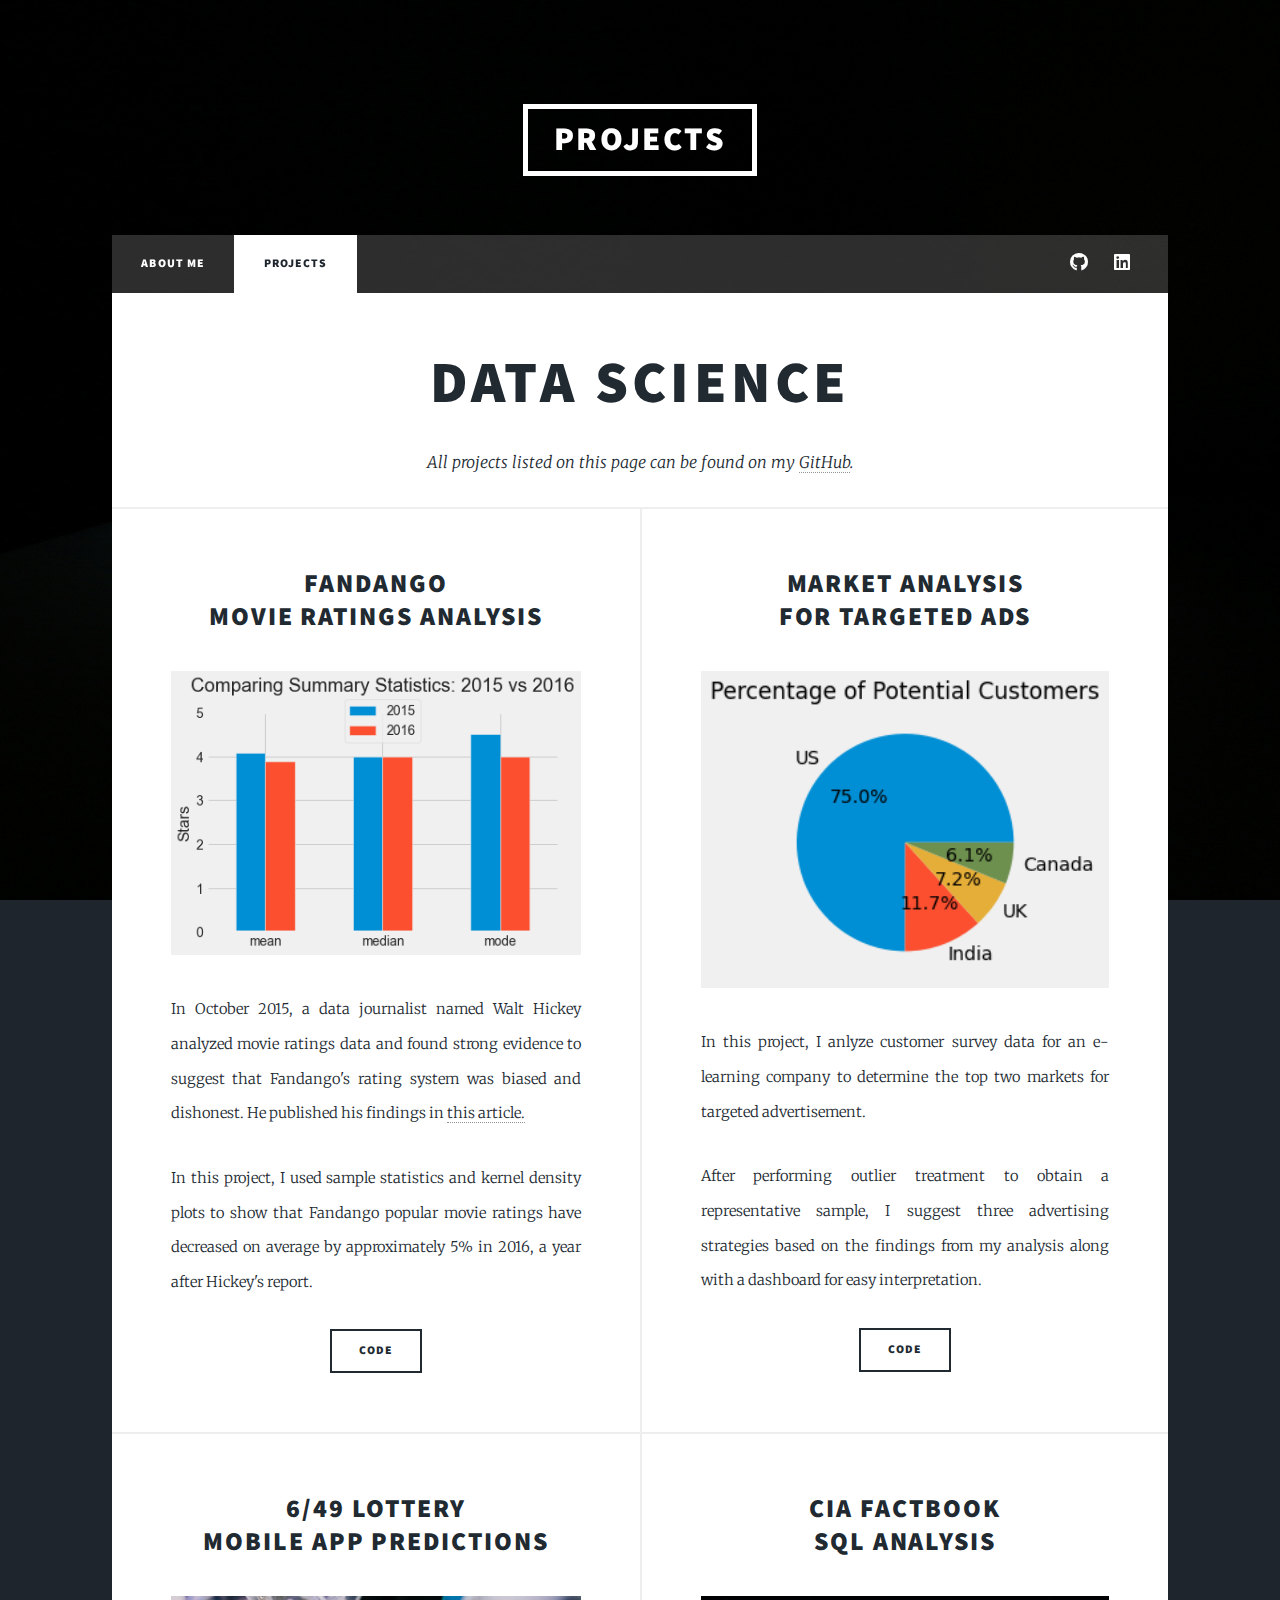
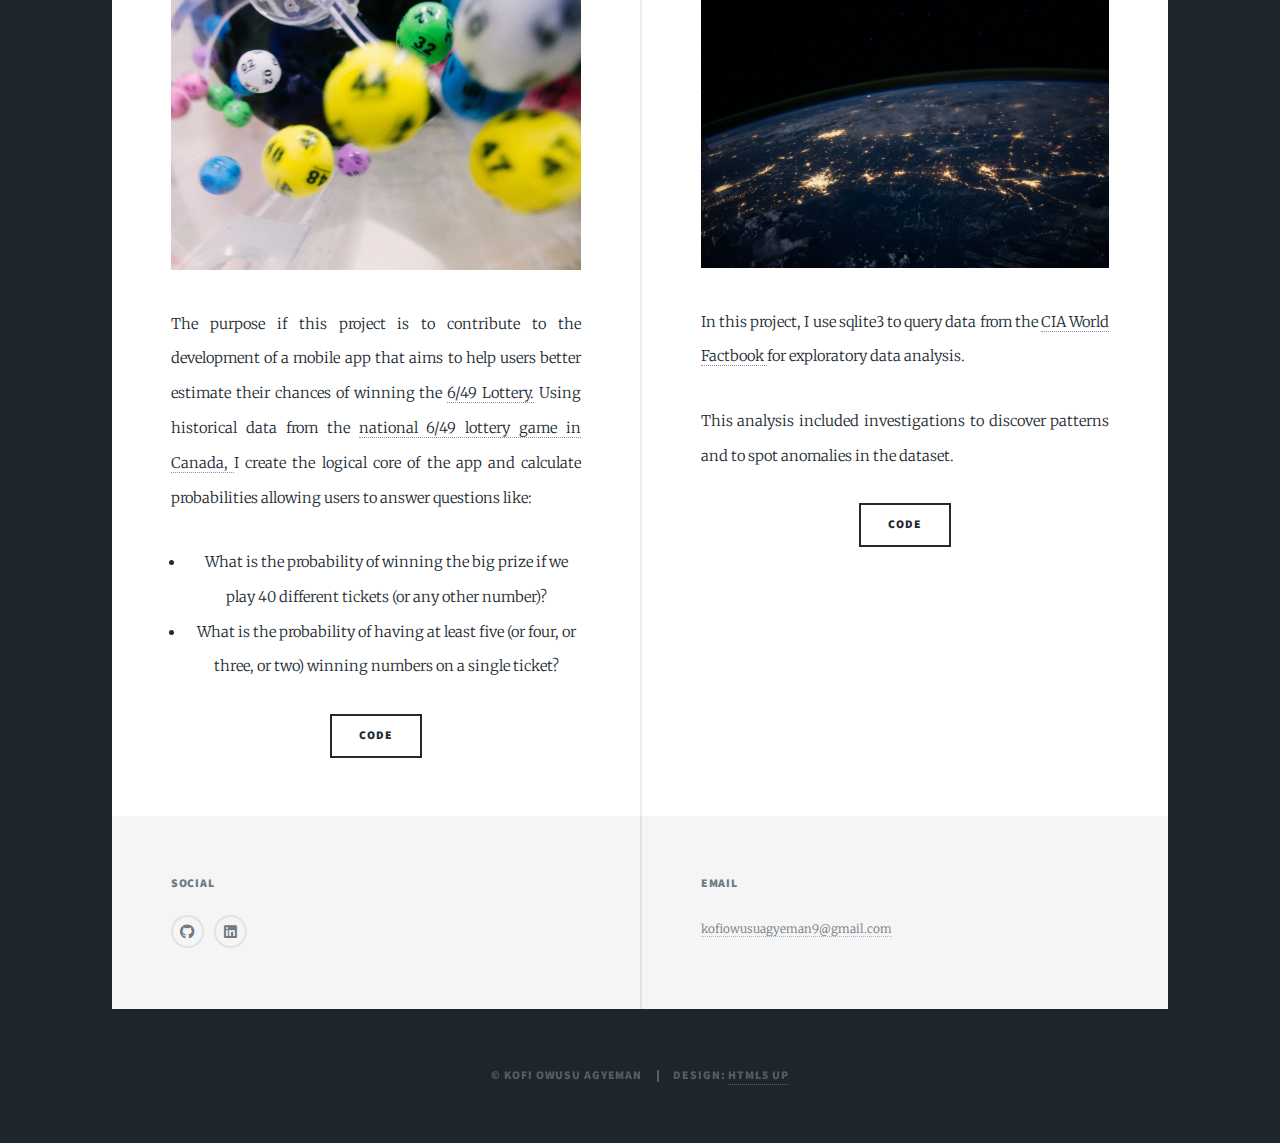
==== index.html @ 1d978a30 "Add files via upload" ====
<!DOCTYPE HTML>
<!--
	Massively by HTML5 UP
	html5up.net | @ajlkn
	Free for personal and commercial use under the CCA 3.0 license (html5up.net/license)
-->
<html>
	<head>
		<title>Kofi Owusu Agyeman - Virtual Portfolio</title>
		<meta charset="utf-8" />
		<meta name="viewport" content="width=device-width, initial-scale=1, user-scalable=no" />
		<link rel="stylesheet" href="assets/css/main.css" />
		<noscript><link rel="stylesheet" href="assets/css/noscript.css" /></noscript>
	</head>
	<body class="is-preload">

		<!-- Wrapper -->
			<div id="wrapper" class="fade-in">

				<!-- Header -->
					<header id="header">
						<a href="index.html" class="logo">Projects</a>
					</header>

				<!-- Nav -->
					<nav id="nav">
						<ul class="links">
							<li><a href="about.html">About Me</a></li>
							<li class="active"><a href="index.html">Projects</a></li>
						</ul>
						<ul class="icons">
							<li><a href="https://github.com/kowusuagy" target="_blank" class="icon brands alt fa-github"><span class="label">GitHub</span></a></li>
							<li><a href="https://www.linkedin.com/in/kofiowusuagyeman" target="_blank" class="icon brands alt fa-linkedin"><span class="label">LinkedIn</span></a></li>
						</ul>
					</nav>

				<!-- Main -->
					<div id="main">

						<!-- Featured Post -->
							<header class="major">
								<h1>Data Science</h1>
								<p>All projects listed on this page can be found on my <a href="https://github.com/kowusuagy">GitHub</a>.</p>
							</header>

						<!-- Posts -->
							<section class="posts">
								<article>
									<header>
										<h2>Fandango<br />
											Movie Ratings Analysis</h2>
									</header>
									<img src="images/fandango.png" alt="While the median is the same for both distributions, 
										the mean and mode are higher in 2015 (approximately. 5% and 11% respectively relative to 2016." class="image fit"/>
									<p>
										In October 2015, a data journalist named Walt Hickey analyzed movie ratings data and found strong evidence 
										to suggest that Fandango's rating system was biased and dishonest. He published his findings in 
										<a href="https://fivethirtyeight.com/features/fandango-movies-ratings/" target="_blank">this article.</a>
									</p>
									<p>
										In this project, I used sample statistics and kernel density plots to show that Fandango popular movie ratings 
										have decreased on average by approximately 5% in 2016, a year after Hickey's report.
									</p>
									<ul class="actions special">
										<li><a href="#" class="button">Code</a></li>
									</ul>
								</article>
								<article>
									<header>
										<h2>Market Analysis <br />
											for Targeted Ads</h2>
									</header>
									<img src="images/customers.png" alt="US has the largest percentage of new users. India has almost twice as more new users as 
									Canada does. It is unclear which is the second best country to advertise in." class="image fit"/>
									<p>
										In this project, I anlyze customer survey data for an e-learning company to determine the top two markets for targeted advertisement.
									</p>
									<p>
										After performing outlier treatment to obtain a representative sample, I suggest three advertising strategies based on the findings from my 
										analysis along with a dashboard for easy interpretation.
									</p>
									<ul class="actions special">
										<li><a href="#" class="button">Code</a></li>
									</ul>
								</article>
								<article>
									<header>
										<h2>6/49 Lottery <br />
											Mobile App Predictions</h2>
									</header>
									<img src="images/dylan-nolte-RSsqjpezn6o-unsplash.jpg" alt="Assorted colors of lottery balls" class="image fit"/>
									<p>
										The purpose if this project is to contribute to the development of a mobile app that aims to help users better estimate their chances of 
										winning the <a href="https://en.wikipedia.org/wiki/Lotto_6/49" target="_blank">6/49 Lottery.</a>
										Using historical data from the <a href="https://www.kaggle.com/datascienceai/lottery-dataset" target="_blank">national 6/49 lottery game in 
										Canada, </a>I create the logical core of the app and calculate probabilities allowing users to answer questions like:
									</p>
									<ul>
										<li>What is the probability of winning the big prize if we play 40 different tickets (or any other number)?</li>
										<li>What is the probability of having at least five (or four, or three, or two) winning numbers on a single ticket?</li>
									</ul>
									<ul class="actions special">
										<li><a href="#" class="button">Code</a></li>
									</ul>
								</article>
								<article>
									<header>
										<h2>CIA Factbook<br />
											SQL Analysis</h2>
									</header>
									<img src="images/nasa-Q1p7bh3SHj8-unsplash.jpg" alt="Satelite photo of Earth taken from space." class="image fit"/></a>
									<p>
										In this project, I use sqlite3 to query data from the <a href="https://www.cia.gov/library/publications/the-world-factbook/" target="_blank">CIA World Factbook </a>
										for exploratory data analysis.
									</p>
									<p>
										This analysis included investigations to discover patterns and to spot anomalies in the dataset.
									</p>
									<ul class="actions special">
										<li><a href="#" class="button">Code</a></li>
									</ul>
								</article>
							</section>

						<!-- Footer -->
							<!-- <footer> -->
								<!-- <div class="pagination"> -->
									<!--<a href="#" class="previous">Prev</a>-->
									<!-- <a href="#" class="page active">1</a>
									<a href="#" class="page">2</a>
									<a href="#" class="page">3</a>
									<span class="extra">&hellip;</span>
									<a href="#" class="page">8</a>
									<a href="#" class="page">9</a>
									<a href="#" class="page">10</a>
									<a href="#" class="next">Next</a> -->
								<!-- </div> -->
							<!-- </footer> -->

					</div>

				<!-- Footer -->
					<footer id="footer">
							<section>
								<h3>Social</h3>
								<ul class="icons alt">
									<li><a href="https://github.com/kowusuagy" target="_blank" class="icon brands alt fa-github"><span class="label">GitHub</span></a></li>
									<li><a href="https://www.linkedin.com/in/kofiowusuagyeman" target="_blank" class="icon brands alt fa-linkedin"><span class="label">LinkedIn</span></a></li>								
								</ul>
							</section>
							<section>
								<h3>Email</h3>
								<p><a href="mailto:kofiowusuagyeman9@gmail.com">kofiowusuagyeman9@gmail.com</a></p>
							</section>
					</footer>

				<!-- Copyright -->
					<div id="copyright">
						<ul><li>&copy; Kofi Owusu Agyeman</li><li>Design: <a href="https://html5up.net">HTML5 UP</a></li></ul>
					</div>

			</div>

		<!-- Scripts -->
			<script src="assets/js/jquery.min.js"></script>
			<script src="assets/js/jquery.scrollex.min.js"></script>
			<script src="assets/js/jquery.scrolly.min.js"></script>
			<script src="assets/js/browser.min.js"></script>
			<script src="assets/js/breakpoints.min.js"></script>
			<script src="assets/js/util.js"></script>
			<script src="assets/js/main.js"></script>

	</body>
</html>
---- assets/css/main.css ----
@import url(fontawesome-all.min.css);
@import url("https://fonts.googleapis.com/css?family=Merriweather:300,700,300italic,700italic|Source+Sans+Pro:900");

/*
	Massively by HTML5 UP
	html5up.net | @ajlkn
	Free for personal and commercial use under the CCA 3.0 license (html5up.net/license)
*/

html, body, div, span, applet, object,
iframe, h1, h2, h3, h4, h5, h6, p, blockquote,
pre, a, abbr, acronym, address, big, cite,
code, del, dfn, em, img, ins, kbd, q, s, samp,
small, strike, strong, sub, sup, tt, var, b,
u, i, center, dl, dt, dd, ol, ul, li, fieldset,
form, label, legend, table, caption, tbody,
tfoot, thead, tr, th, td, article, aside,
canvas, details, embed, figure, figcaption,
footer, header, hgroup, menu, nav, output, ruby,
section, summary, time, mark, audio, video {
	margin: 0;
	padding: 0;
	border: 0;
	font-size: 100%;
	font: inherit;
	vertical-align: baseline;}

article, aside, details, figcaption, figure,
footer, header, hgroup, menu, nav, section {
	display: block;}

body {
	line-height: 1;
}

ol, ul {
	list-style: none;
}

blockquote, q {
	quotes: none;
}

	blockquote:before, blockquote:after, q:before, q:after {
		content: '';
		content: none;
	}

table {
	border-collapse: collapse;
	border-spacing: 0;
}

body {
	-webkit-text-size-adjust: none;
}

mark {
	background-color: transparent;
	color: inherit;
}

input::-moz-focus-inner {
	border: 0;
	padding: 0;
}

input, select, textarea {
	-moz-appearance: none;
	-webkit-appearance: none;
	-ms-appearance: none;
	appearance: none;
}

/* Basic */

	@-ms-viewport {
		width: device-width;
	}

	body {
		-ms-overflow-style: scrollbar;
	}

	@media screen and (max-width: 480px) {

		html, body {
			min-width: 320px;
		}

	}

	html {
		box-sizing: border-box;
	}

	*, *:before, *:after {
		box-sizing: inherit;
	}

	body {
		background-color: #1e252d;
	}

		body.is-preload *, body.is-preload *:before, body.is-preload *:after {
			-moz-animation: none !important;
			-webkit-animation: none !important;
			-ms-animation: none !important;
			animation: none !important;
			-moz-transition: none !important;
			-webkit-transition: none !important;
			-ms-transition: none !important;
			transition: none !important;
		}

/* Type */

	html {
		font-size: 16pt;
	}

		@media screen and (max-width: 1680px) {

			html {
				font-size: 12pt;
			}

		}

		@media screen and (max-width: 1280px) {

			html {
				font-size: 11pt;
			}

		}

		@media screen and (max-width: 360px) {

			html {
				font-size: 10pt;
			}

		}

	body {
		color: #212931;
	}

	body, input, select, textarea {
		font-family: "Merriweather", Georgia, serif;
		font-weight: 300;
		font-size: 1rem;
		line-height: 2.375;
	}

	a {
		-moz-transition: color 0.2s ease-in-out, background-color 0.2s ease-in-out, border-color 0.2s ease-in-out, box-shadow 0.2s ease-in-out;
		-webkit-transition: color 0.2s ease-in-out, background-color 0.2s ease-in-out, border-color 0.2s ease-in-out, box-shadow 0.2s ease-in-out;
		-ms-transition: color 0.2s ease-in-out, background-color 0.2s ease-in-out, border-color 0.2s ease-in-out, box-shadow 0.2s ease-in-out;
		transition: color 0.2s ease-in-out, background-color 0.2s ease-in-out, border-color 0.2s ease-in-out, box-shadow 0.2s ease-in-out;
		border-bottom: dotted 1px;
		text-decoration: none;
	}

		a:hover {
			border-bottom-color: transparent;
		}

	strong, b {
		font-weight: 600;
	}

	em, i {
		font-style: italic;
	}

	p {
		text-align: justify;
		margin: 0 0 2rem 0;
	}

	h1, h2, h3, h4, h5, h6 {
		font-family: "Source Sans Pro", Helvetica, sans-serif;
		font-weight: 900;
		line-height: 1.5;
		letter-spacing: 0.075em;
		text-transform: uppercase;
		margin: 0 0 1rem 0;
	}

		h1 a, h2 a, h3 a, h4 a, h5 a, h6 a {
			border-bottom: 0;
			color: inherit;
			text-decoration: none;
		}

	h1 {
		font-size: 4rem;
		line-height: 1.1;
		margin: 0 0 2rem 0;
	}

	h2 {
		font-size: 1.75rem;
		line-height: 1.3;
		margin: 0 0 1.5rem 0;
	}

	h3 {
		font-size: 1.25rem;
		margin: 0 0 1.5rem 0;
	}

	h4 {
		font-size: 1rem;
	}

	h5 {
		font-size: 0.9rem;
	}

	h6 {
		font-size: 0.8rem;
	}

	sub {
		font-size: 0.8rem;
		position: relative;
		top: 0.5rem;
	}

	sup {
		font-size: 0.8rem;
		position: relative;
		top: -0.5rem;
	}

	blockquote {
		border-left: solid 4px;
		font-style: italic;
		margin: 0 0 2rem 0;
		padding: 0.5rem 0 0.5rem 2rem;
	}

	code {
		border: solid 2px;
		font-family: "Courier New", monospace;
		font-size: 0.9rem;
		margin: 0 0.25rem;
		padding: 0.25rem 0.65rem;
	}

	pre {
		-webkit-overflow-scrolling: touch;
		font-family: "Courier New", monospace;
		font-size: 0.9rem;
		margin: 0 0 2rem 0;
	}

		pre code {
			display: block;
			line-height: 1.75;
			padding: 1rem 1.5rem;
			overflow-x: auto;
		}

	hr {
		border: 0;
		border-bottom: solid 2px;
		margin: 3rem 0;
	}

		hr.major {
			margin: 5rem 0;
		}

	.align-left {
		text-align: left;
	}

	.align-center {
		text-align: center;
	}

	.align-right {
		text-align: right;
	}

	input, select, textarea {
		color: #212931;
	}

	a {
		color: #212931;
		border-bottom-color: rgba(33, 41, 49, 0.5);
	}

		a:hover {
			border-bottom-color: transparent;
			color: #18bfef !important;
		}

	strong, b {
		color: #212931;
	}

	h1, h2, h3, h4, h5, h6 {
		color: #212931;
	}

	blockquote {
		border-left-color: #eeeeee;
	}

	code {
		background: rgba(220, 220, 220, 0.25);
		border-color: #eeeeee;
	}

	hr {
		border-bottom-color: #eeeeee;
	}

/* Row */

	.row {
		display: flex;
		flex-wrap: wrap;
		box-sizing: border-box;
		align-items: stretch;
	}

		.row > * {
			box-sizing: border-box;
		}

		.row.gtr-uniform > * > :last-child {
			margin-bottom: 0;
		}

		.row.aln-left {
			justify-content: flex-start;
		}

		.row.aln-center {
			justify-content: center;
		}

		.row.aln-right {
			justify-content: flex-end;
		}

		.row.aln-top {
			align-items: flex-start;
		}

		.row.aln-middle {
			align-items: center;
		}

		.row.aln-bottom {
			align-items: flex-end;
		}

		.row > .imp {
			order: -1;
		}

		.row > .col-1 {
			width: 8.33333%;
		}

		.row > .off-1 {
			margin-left: 8.33333%;
		}

		.row > .col-2 {
			width: 16.66667%;
		}

		.row > .off-2 {
			margin-left: 16.66667%;
		}

		.row > .col-3 {
			width: 25%;
		}

		.row > .off-3 {
			margin-left: 25%;
		}

		.row > .col-4 {
			width: 33.33333%;
		}

		.row > .off-4 {
			margin-left: 33.33333%;
		}

		.row > .col-5 {
			width: 41.66667%;
		}

		.row > .off-5 {
			margin-left: 41.66667%;
		}

		.row > .col-6 {
			width: 50%;
		}

		.row > .off-6 {
			margin-left: 50%;
		}

		.row > .col-7 {
			width: 58.33333%;
		}

		.row > .off-7 {
			margin-left: 58.33333%;
		}

		.row > .col-8 {
			width: 66.66667%;
		}

		.row > .off-8 {
			margin-left: 66.66667%;
		}

		.row > .col-9 {
			width: 75%;
		}

		.row > .off-9 {
			margin-left: 75%;
		}

		.row > .col-10 {
			width: 83.33333%;
		}

		.row > .off-10 {
			margin-left: 83.33333%;
		}

		.row > .col-11 {
			width: 91.66667%;
		}

		.row > .off-11 {
			margin-left: 91.66667%;
		}

		.row > .col-12 {
			width: 100%;
		}

		.row > .off-12 {
			margin-left: 100%;
		}

		.row.gtr-0 {
			margin-top: 0;
			margin-left: 0rem;
		}

			.row.gtr-0 > * {
				padding: 0 0 0 0rem;
			}

			.row.gtr-0.gtr-uniform {
				margin-top: 0rem;
			}

				.row.gtr-0.gtr-uniform > * {
					padding-top: 0rem;
				}

		.row.gtr-25 {
			margin-top: 0;
			margin-left: -0.375rem;
		}

			.row.gtr-25 > * {
				padding: 0 0 0 0.375rem;
			}

			.row.gtr-25.gtr-uniform {
				margin-top: -0.375rem;
			}

				.row.gtr-25.gtr-uniform > * {
					padding-top: 0.375rem;
				}

		.row.gtr-50 {
			margin-top: 0;
			margin-left: -0.75rem;
		}

			.row.gtr-50 > * {
				padding: 0 0 0 0.75rem;
			}

			.row.gtr-50.gtr-uniform {
				margin-top: -0.75rem;
			}

				.row.gtr-50.gtr-uniform > * {
					padding-top: 0.75rem;
				}

		.row {
			margin-top: 0;
			margin-left: -1.5rem;
		}

			.row > * {
				padding: 0 0 0 1.5rem;
			}

			.row.gtr-uniform {
				margin-top: -1.5rem;
			}

				.row.gtr-uniform > * {
					padding-top: 1.5rem;
				}

		.row.gtr-150 {
			margin-top: 0;
			margin-left: -2.25rem;
		}

			.row.gtr-150 > * {
				padding: 0 0 0 2.25rem;
			}

			.row.gtr-150.gtr-uniform {
				margin-top: -2.25rem;
			}

				.row.gtr-150.gtr-uniform > * {
					padding-top: 2.25rem;
				}

		.row.gtr-200 {
			margin-top: 0;
			margin-left: -3rem;
		}

			.row.gtr-200 > * {
				padding: 0 0 0 3rem;
			}

			.row.gtr-200.gtr-uniform {
				margin-top: -3rem;
			}

				.row.gtr-200.gtr-uniform > * {
					padding-top: 3rem;
				}

		@media screen and (max-width: 1680px) {

			.row {
				display: flex;
				flex-wrap: wrap;
				box-sizing: border-box;
				align-items: stretch;
			}

				.row > * {
					box-sizing: border-box;
				}

				.row.gtr-uniform > * > :last-child {
					margin-bottom: 0;
				}

				.row.aln-left {
					justify-content: flex-start;
				}

				.row.aln-center {
					justify-content: center;
				}

				.row.aln-right {
					justify-content: flex-end;
				}

				.row.aln-top {
					align-items: flex-start;
				}

				.row.aln-middle {
					align-items: center;
				}

				.row.aln-bottom {
					align-items: flex-end;
				}

				.row > .imp-xlarge {
					order: -1;
				}

				.row > .col-1-xlarge {
					width: 8.33333%;
				}

				.row > .off-1-xlarge {
					margin-left: 8.33333%;
				}

				.row > .col-2-xlarge {
					width: 16.66667%;
				}

				.row > .off-2-xlarge {
					margin-left: 16.66667%;
				}

				.row > .col-3-xlarge {
					width: 25%;
				}

				.row > .off-3-xlarge {
					margin-left: 25%;
				}

				.row > .col-4-xlarge {
					width: 33.33333%;
				}

				.row > .off-4-xlarge {
					margin-left: 33.33333%;
				}

				.row > .col-5-xlarge {
					width: 41.66667%;
				}

				.row > .off-5-xlarge {
					margin-left: 41.66667%;
				}

				.row > .col-6-xlarge {
					width: 50%;
				}

				.row > .off-6-xlarge {
					margin-left: 50%;
				}

				.row > .col-7-xlarge {
					width: 58.33333%;
				}

				.row > .off-7-xlarge {
					margin-left: 58.33333%;
				}

				.row > .col-8-xlarge {
					width: 66.66667%;
				}

				.row > .off-8-xlarge {
					margin-left: 66.66667%;
				}

				.row > .col-9-xlarge {
					width: 75%;
				}

				.row > .off-9-xlarge {
					margin-left: 75%;
				}

				.row > .col-10-xlarge {
					width: 83.33333%;
				}

				.row > .off-10-xlarge {
					margin-left: 83.33333%;
				}

				.row > .col-11-xlarge {
					width: 91.66667%;
				}

				.row > .off-11-xlarge {
					margin-left: 91.66667%;
				}

				.row > .col-12-xlarge {
					width: 100%;
				}

				.row > .off-12-xlarge {
					margin-left: 100%;
				}

				.row.gtr-0 {
					margin-top: 0;
					margin-left: 0rem;
				}

					.row.gtr-0 > * {
						padding: 0 0 0 0rem;
					}

					.row.gtr-0.gtr-uniform {
						margin-top: 0rem;
					}

						.row.gtr-0.gtr-uniform > * {
							padding-top: 0rem;
						}

				.row.gtr-25 {
					margin-top: 0;
					margin-left: -0.375rem;
				}

					.row.gtr-25 > * {
						padding: 0 0 0 0.375rem;
					}

					.row.gtr-25.gtr-uniform {
						margin-top: -0.375rem;
					}

						.row.gtr-25.gtr-uniform > * {
							padding-top: 0.375rem;
						}

				.row.gtr-50 {
					margin-top: 0;
					margin-left: -0.75rem;
				}

					.row.gtr-50 > * {
						padding: 0 0 0 0.75rem;
					}

					.row.gtr-50.gtr-uniform {
						margin-top: -0.75rem;
					}

						.row.gtr-50.gtr-uniform > * {
							padding-top: 0.75rem;
						}

				.row {
					margin-top: 0;
					margin-left: -1.5rem;
				}

					.row > * {
						padding: 0 0 0 1.5rem;
					}

					.row.gtr-uniform {
						margin-top: -1.5rem;
					}

						.row.gtr-uniform > * {
							padding-top: 1.5rem;
						}

				.row.gtr-150 {
					margin-top: 0;
					margin-left: -2.25rem;
				}

					.row.gtr-150 > * {
						padding: 0 0 0 2.25rem;
					}

					.row.gtr-150.gtr-uniform {
						margin-top: -2.25rem;
					}

						.row.gtr-150.gtr-uniform > * {
							padding-top: 2.25rem;
						}

				.row.gtr-200 {
					margin-top: 0;
					margin-left: -3rem;
				}

					.row.gtr-200 > * {
						padding: 0 0 0 3rem;
					}

					.row.gtr-200.gtr-uniform {
						margin-top: -3rem;
					}

						.row.gtr-200.gtr-uniform > * {
							padding-top: 3rem;
						}

		}

		@media screen and (max-width: 1280px) {

			.row {
				display: flex;
				flex-wrap: wrap;
				box-sizing: border-box;
				align-items: stretch;
			}

				.row > * {
					box-sizing: border-box;
				}

				.row.gtr-uniform > * > :last-child {
					margin-bottom: 0;
				}

				.row.aln-left {
					justify-content: flex-start;
				}

				.row.aln-center {
					justify-content: center;
				}

				.row.aln-right {
					justify-content: flex-end;
				}

				.row.aln-top {
					align-items: flex-start;
				}

				.row.aln-middle {
					align-items: center;
				}

				.row.aln-bottom {
					align-items: flex-end;
				}

				.row > .imp-large {
					order: -1;
				}

				.row > .col-1-large {
					width: 8.33333%;
				}

				.row > .off-1-large {
					margin-left: 8.33333%;
				}

				.row > .col-2-large {
					width: 16.66667%;
				}

				.row > .off-2-large {
					margin-left: 16.66667%;
				}

				.row > .col-3-large {
					width: 25%;
				}

				.row > .off-3-large {
					margin-left: 25%;
				}

				.row > .col-4-large {
					width: 33.33333%;
				}

				.row > .off-4-large {
					margin-left: 33.33333%;
				}

				.row > .col-5-large {
					width: 41.66667%;
				}

				.row > .off-5-large {
					margin-left: 41.66667%;
				}

				.row > .col-6-large {
					width: 50%;
				}

				.row > .off-6-large {
					margin-left: 50%;
				}

				.row > .col-7-large {
					width: 58.33333%;
				}

				.row > .off-7-large {
					margin-left: 58.33333%;
				}

				.row > .col-8-large {
					width: 66.66667%;
				}

				.row > .off-8-large {
					margin-left: 66.66667%;
				}

				.row > .col-9-large {
					width: 75%;
				}

				.row > .off-9-large {
					margin-left: 75%;
				}

				.row > .col-10-large {
					width: 83.33333%;
				}

				.row > .off-10-large {
					margin-left: 83.33333%;
				}

				.row > .col-11-large {
					width: 91.66667%;
				}

				.row > .off-11-large {
					margin-left: 91.66667%;
				}

				.row > .col-12-large {
					width: 100%;
				}

				.row > .off-12-large {
					margin-left: 100%;
				}

				.row.gtr-0 {
					margin-top: 0;
					margin-left: 0rem;
				}

					.row.gtr-0 > * {
						padding: 0 0 0 0rem;
					}

					.row.gtr-0.gtr-uniform {
						margin-top: 0rem;
					}

						.row.gtr-0.gtr-uniform > * {
							padding-top: 0rem;
						}

				.row.gtr-25 {
					margin-top: 0;
					margin-left: -0.375rem;
				}

					.row.gtr-25 > * {
						padding: 0 0 0 0.375rem;
					}

					.row.gtr-25.gtr-uniform {
						margin-top: -0.375rem;
					}

						.row.gtr-25.gtr-uniform > * {
							padding-top: 0.375rem;
						}

				.row.gtr-50 {
					margin-top: 0;
					margin-left: -0.75rem;
				}

					.row.gtr-50 > * {
						padding: 0 0 0 0.75rem;
					}

					.row.gtr-50.gtr-uniform {
						margin-top: -0.75rem;
					}

						.row.gtr-50.gtr-uniform > * {
							padding-top: 0.75rem;
						}

				.row {
					margin-top: 0;
					margin-left: -1.5rem;
				}

					.row > * {
						padding: 0 0 0 1.5rem;
					}

					.row.gtr-uniform {
						margin-top: -1.5rem;
					}

						.row.gtr-uniform > * {
							padding-top: 1.5rem;
						}

				.row.gtr-150 {
					margin-top: 0;
					margin-left: -2.25rem;
				}

					.row.gtr-150 > * {
						padding: 0 0 0 2.25rem;
					}

					.row.gtr-150.gtr-uniform {
						margin-top: -2.25rem;
					}

						.row.gtr-150.gtr-uniform > * {
							padding-top: 2.25rem;
						}

				.row.gtr-200 {
					margin-top: 0;
					margin-left: -3rem;
				}

					.row.gtr-200 > * {
						padding: 0 0 0 3rem;
					}

					.row.gtr-200.gtr-uniform {
						margin-top: -3rem;
					}

						.row.gtr-200.gtr-uniform > * {
							padding-top: 3rem;
						}

		}

		@media screen and (max-width: 980px) {

			.row {
				display: flex;
				flex-wrap: wrap;
				box-sizing: border-box;
				align-items: stretch;
			}

				.row > * {
					box-sizing: border-box;
				}

				.row.gtr-uniform > * > :last-child {
					margin-bottom: 0;
				}

				.row.aln-left {
					justify-content: flex-start;
				}

				.row.aln-center {
					justify-content: center;
				}

				.row.aln-right {
					justify-content: flex-end;
				}

				.row.aln-top {
					align-items: flex-start;
				}

				.row.aln-middle {
					align-items: center;
				}

				.row.aln-bottom {
					align-items: flex-end;
				}

				.row > .imp-medium {
					order: -1;
				}

				.row > .col-1-medium {
					width: 8.33333%;
				}

				.row > .off-1-medium {
					margin-left: 8.33333%;
				}

				.row > .col-2-medium {
					width: 16.66667%;
				}

				.row > .off-2-medium {
					margin-left: 16.66667%;
				}

				.row > .col-3-medium {
					width: 25%;
				}

				.row > .off-3-medium {
					margin-left: 25%;
				}

				.row > .col-4-medium {
					width: 33.33333%;
				}

				.row > .off-4-medium {
					margin-left: 33.33333%;
				}

				.row > .col-5-medium {
					width: 41.66667%;
				}

				.row > .off-5-medium {
					margin-left: 41.66667%;
				}

				.row > .col-6-medium {
					width: 50%;
				}

				.row > .off-6-medium {
					margin-left: 50%;
				}

				.row > .col-7-medium {
					width: 58.33333%;
				}

				.row > .off-7-medium {
					margin-left: 58.33333%;
				}

				.row > .col-8-medium {
					width: 66.66667%;
				}

				.row > .off-8-medium {
					margin-left: 66.66667%;
				}

				.row > .col-9-medium {
					width: 75%;
				}

				.row > .off-9-medium {
					margin-left: 75%;
				}

				.row > .col-10-medium {
					width: 83.33333%;
				}

				.row > .off-10-medium {
					margin-left: 83.33333%;
				}

				.row > .col-11-medium {
					width: 91.66667%;
				}

				.row > .off-11-medium {
					margin-left: 91.66667%;
				}

				.row > .col-12-medium {
					width: 100%;
				}

				.row > .off-12-medium {
					margin-left: 100%;
				}

				.row.gtr-0 {
					margin-top: 0;
					margin-left: 0rem;
				}

					.row.gtr-0 > * {
						padding: 0 0 0 0rem;
					}

					.row.gtr-0.gtr-uniform {
						margin-top: 0rem;
					}

						.row.gtr-0.gtr-uniform > * {
							padding-top: 0rem;
						}

				.row.gtr-25 {
					margin-top: 0;
					margin-left: -0.375rem;
				}

					.row.gtr-25 > * {
						padding: 0 0 0 0.375rem;
					}

					.row.gtr-25.gtr-uniform {
						margin-top: -0.375rem;
					}

						.row.gtr-25.gtr-uniform > * {
							padding-top: 0.375rem;
						}

				.row.gtr-50 {
					margin-top: 0;
					margin-left: -0.75rem;
				}

					.row.gtr-50 > * {
						padding: 0 0 0 0.75rem;
					}

					.row.gtr-50.gtr-uniform {
						margin-top: -0.75rem;
					}

						.row.gtr-50.gtr-uniform > * {
							padding-top: 0.75rem;
						}

				.row {
					margin-top: 0;
					margin-left: -1.5rem;
				}

					.row > * {
						padding: 0 0 0 1.5rem;
					}

					.row.gtr-uniform {
						margin-top: -1.5rem;
					}

						.row.gtr-uniform > * {
							padding-top: 1.5rem;
						}

				.row.gtr-150 {
					margin-top: 0;
					margin-left: -2.25rem;
				}

					.row.gtr-150 > * {
						padding: 0 0 0 2.25rem;
					}

					.row.gtr-150.gtr-uniform {
						margin-top: -2.25rem;
					}

						.row.gtr-150.gtr-uniform > * {
							padding-top: 2.25rem;
						}

				.row.gtr-200 {
					margin-top: 0;
					margin-left: -3rem;
				}

					.row.gtr-200 > * {
						padding: 0 0 0 3rem;
					}

					.row.gtr-200.gtr-uniform {
						margin-top: -3rem;
					}

						.row.gtr-200.gtr-uniform > * {
							padding-top: 3rem;
						}

		}

		@media screen and (max-width: 736px) {

			.row {
				display: flex;
				flex-wrap: wrap;
				box-sizing: border-box;
				align-items: stretch;
			}

				.row > * {
					box-sizing: border-box;
				}

				.row.gtr-uniform > * > :last-child {
					margin-bottom: 0;
				}

				.row.aln-left {
					justify-content: flex-start;
				}

				.row.aln-center {
					justify-content: center;
				}

				.row.aln-right {
					justify-content: flex-end;
				}

				.row.aln-top {
					align-items: flex-start;
				}

				.row.aln-middle {
					align-items: center;
				}

				.row.aln-bottom {
					align-items: flex-end;
				}

				.row > .imp-small {
					order: -1;
				}

				.row > .col-1-small {
					width: 8.33333%;
				}

				.row > .off-1-small {
					margin-left: 8.33333%;
				}

				.row > .col-2-small {
					width: 16.66667%;
				}

				.row > .off-2-small {
					margin-left: 16.66667%;
				}

				.row > .col-3-small {
					width: 25%;
				}

				.row > .off-3-small {
					margin-left: 25%;
				}

				.row > .col-4-small {
					width: 33.33333%;
				}

				.row > .off-4-small {
					margin-left: 33.33333%;
				}

				.row > .col-5-small {
					width: 41.66667%;
				}

				.row > .off-5-small {
					margin-left: 41.66667%;
				}

				.row > .col-6-small {
					width: 50%;
				}

				.row > .off-6-small {
					margin-left: 50%;
				}

				.row > .col-7-small {
					width: 58.33333%;
				}

				.row > .off-7-small {
					margin-left: 58.33333%;
				}

				.row > .col-8-small {
					width: 66.66667%;
				}

				.row > .off-8-small {
					margin-left: 66.66667%;
				}

				.row > .col-9-small {
					width: 75%;
				}

				.row > .off-9-small {
					margin-left: 75%;
				}

				.row > .col-10-small {
					width: 83.33333%;
				}

				.row > .off-10-small {
					margin-left: 83.33333%;
				}

				.row > .col-11-small {
					width: 91.66667%;
				}

				.row > .off-11-small {
					margin-left: 91.66667%;
				}

				.row > .col-12-small {
					width: 100%;
				}

				.row > .off-12-small {
					margin-left: 100%;
				}

				.row.gtr-0 {
					margin-top: 0;
					margin-left: 0rem;
				}

					.row.gtr-0 > * {
						padding: 0 0 0 0rem;
					}

					.row.gtr-0.gtr-uniform {
						margin-top: 0rem;
					}

						.row.gtr-0.gtr-uniform > * {
							padding-top: 0rem;
						}

				.row.gtr-25 {
					margin-top: 0;
					margin-left: -0.375rem;
				}

					.row.gtr-25 > * {
						padding: 0 0 0 0.375rem;
					}

					.row.gtr-25.gtr-uniform {
						margin-top: -0.375rem;
					}

						.row.gtr-25.gtr-uniform > * {
							padding-top: 0.375rem;
						}

				.row.gtr-50 {
					margin-top: 0;
					margin-left: -0.75rem;
				}

					.row.gtr-50 > * {
						padding: 0 0 0 0.75rem;
					}

					.row.gtr-50.gtr-uniform {
						margin-top: -0.75rem;
					}

						.row.gtr-50.gtr-uniform > * {
							padding-top: 0.75rem;
						}

				.row {
					margin-top: 0;
					margin-left: -1.5rem;
				}

					.row > * {
						padding: 0 0 0 1.5rem;
					}

					.row.gtr-uniform {
						margin-top: -1.5rem;
					}

						.row.gtr-uniform > * {
							padding-top: 1.5rem;
						}

				.row.gtr-150 {
					margin-top: 0;
					margin-left: -2.25rem;
				}

					.row.gtr-150 > * {
						padding: 0 0 0 2.25rem;
					}

					.row.gtr-150.gtr-uniform {
						margin-top: -2.25rem;
					}

						.row.gtr-150.gtr-uniform > * {
							padding-top: 2.25rem;
						}

				.row.gtr-200 {
					margin-top: 0;
					margin-left: -3rem;
				}

					.row.gtr-200 > * {
						padding: 0 0 0 3rem;
					}

					.row.gtr-200.gtr-uniform {
						margin-top: -3rem;
					}

						.row.gtr-200.gtr-uniform > * {
							padding-top: 3rem;
						}

		}

		@media screen and (max-width: 480px) {

			.row {
				display: flex;
				flex-wrap: wrap;
				box-sizing: border-box;
				align-items: stretch;
			}

				.row > * {
					box-sizing: border-box;
				}

				.row.gtr-uniform > * > :last-child {
					margin-bottom: 0;
				}

				.row.aln-left {
					justify-content: flex-start;
				}

				.row.aln-center {
					justify-content: center;
				}

				.row.aln-right {
					justify-content: flex-end;
				}

				.row.aln-top {
					align-items: flex-start;
				}

				.row.aln-middle {
					align-items: center;
				}

				.row.aln-bottom {
					align-items: flex-end;
				}

				.row > .imp-xsmall {
					order: -1;
				}

				.row > .col-1-xsmall {
					width: 8.33333%;
				}

				.row > .off-1-xsmall {
					margin-left: 8.33333%;
				}

				.row > .col-2-xsmall {
					width: 16.66667%;
				}

				.row > .off-2-xsmall {
					margin-left: 16.66667%;
				}

				.row > .col-3-xsmall {
					width: 25%;
				}

				.row > .off-3-xsmall {
					margin-left: 25%;
				}

				.row > .col-4-xsmall {
					width: 33.33333%;
				}

				.row > .off-4-xsmall {
					margin-left: 33.33333%;
				}

				.row > .col-5-xsmall {
					width: 41.66667%;
				}

				.row > .off-5-xsmall {
					margin-left: 41.66667%;
				}

				.row > .col-6-xsmall {
					width: 50%;
				}

				.row > .off-6-xsmall {
					margin-left: 50%;
				}

				.row > .col-7-xsmall {
					width: 58.33333%;
				}

				.row > .off-7-xsmall {
					margin-left: 58.33333%;
				}

				.row > .col-8-xsmall {
					width: 66.66667%;
				}

				.row > .off-8-xsmall {
					margin-left: 66.66667%;
				}

				.row > .col-9-xsmall {
					width: 75%;
				}

				.row > .off-9-xsmall {
					margin-left: 75%;
				}

				.row > .col-10-xsmall {
					width: 83.33333%;
				}

				.row > .off-10-xsmall {
					margin-left: 83.33333%;
				}

				.row > .col-11-xsmall {
					width: 91.66667%;
				}

				.row > .off-11-xsmall {
					margin-left: 91.66667%;
				}

				.row > .col-12-xsmall {
					width: 100%;
				}

				.row > .off-12-xsmall {
					margin-left: 100%;
				}

				.row.gtr-0 {
					margin-top: 0;
					margin-left: 0rem;
				}

					.row.gtr-0 > * {
						padding: 0 0 0 0rem;
					}

					.row.gtr-0.gtr-uniform {
						margin-top: 0rem;
					}

						.row.gtr-0.gtr-uniform > * {
							padding-top: 0rem;
						}

				.row.gtr-25 {
					margin-top: 0;
					margin-left: -0.375rem;
				}

					.row.gtr-25 > * {
						padding: 0 0 0 0.375rem;
					}

					.row.gtr-25.gtr-uniform {
						margin-top: -0.375rem;
					}

						.row.gtr-25.gtr-uniform > * {
							padding-top: 0.375rem;
						}

				.row.gtr-50 {
					margin-top: 0;
					margin-left: -0.75rem;
				}

					.row.gtr-50 > * {
						padding: 0 0 0 0.75rem;
					}

					.row.gtr-50.gtr-uniform {
						margin-top: -0.75rem;
					}

						.row.gtr-50.gtr-uniform > * {
							padding-top: 0.75rem;
						}

				.row {
					margin-top: 0;
					margin-left: -1.5rem;
				}

					.row > * {
						padding: 0 0 0 1.5rem;
					}

					.row.gtr-uniform {
						margin-top: -1.5rem;
					}

						.row.gtr-uniform > * {
							padding-top: 1.5rem;
						}

				.row.gtr-150 {
					margin-top: 0;
					margin-left: -2.25rem;
				}

					.row.gtr-150 > * {
						padding: 0 0 0 2.25rem;
					}

					.row.gtr-150.gtr-uniform {
						margin-top: -2.25rem;
					}

						.row.gtr-150.gtr-uniform > * {
							padding-top: 2.25rem;
						}

				.row.gtr-200 {
					margin-top: 0;
					margin-left: -3rem;
				}

					.row.gtr-200 > * {
						padding: 0 0 0 3rem;
					}

					.row.gtr-200.gtr-uniform {
						margin-top: -3rem;
					}

						.row.gtr-200.gtr-uniform > * {
							padding-top: 3rem;
						}

		}

		@media screen and (max-width: 360px) {

			.row {
				display: flex;
				flex-wrap: wrap;
				box-sizing: border-box;
				align-items: stretch;
			}

				.row > * {
					box-sizing: border-box;
				}

				.row.gtr-uniform > * > :last-child {
					margin-bottom: 0;
				}

				.row.aln-left {
					justify-content: flex-start;
				}

				.row.aln-center {
					justify-content: center;
				}

				.row.aln-right {
					justify-content: flex-end;
				}

				.row.aln-top {
					align-items: flex-start;
				}

				.row.aln-middle {
					align-items: center;
				}

				.row.aln-bottom {
					align-items: flex-end;
				}

				.row > .imp-xxsmall {
					order: -1;
				}

				.row > .col-1-xxsmall {
					width: 8.33333%;
				}

				.row > .off-1-xxsmall {
					margin-left: 8.33333%;
				}

				.row > .col-2-xxsmall {
					width: 16.66667%;
				}

				.row > .off-2-xxsmall {
					margin-left: 16.66667%;
				}

				.row > .col-3-xxsmall {
					width: 25%;
				}

				.row > .off-3-xxsmall {
					margin-left: 25%;
				}

				.row > .col-4-xxsmall {
					width: 33.33333%;
				}

				.row > .off-4-xxsmall {
					margin-left: 33.33333%;
				}

				.row > .col-5-xxsmall {
					width: 41.66667%;
				}

				.row > .off-5-xxsmall {
					margin-left: 41.66667%;
				}

				.row > .col-6-xxsmall {
					width: 50%;
				}

				.row > .off-6-xxsmall {
					margin-left: 50%;
				}

				.row > .col-7-xxsmall {
					width: 58.33333%;
				}

				.row > .off-7-xxsmall {
					margin-left: 58.33333%;
				}

				.row > .col-8-xxsmall {
					width: 66.66667%;
				}

				.row > .off-8-xxsmall {
					margin-left: 66.66667%;
				}

				.row > .col-9-xxsmall {
					width: 75%;
				}

				.row > .off-9-xxsmall {
					margin-left: 75%;
				}

				.row > .col-10-xxsmall {
					width: 83.33333%;
				}

				.row > .off-10-xxsmall {
					margin-left: 83.33333%;
				}

				.row > .col-11-xxsmall {
					width: 91.66667%;
				}

				.row > .off-11-xxsmall {
					margin-left: 91.66667%;
				}

				.row > .col-12-xxsmall {
					width: 100%;
				}

				.row > .off-12-xxsmall {
					margin-left: 100%;
				}

				.row.gtr-0 {
					margin-top: 0;
					margin-left: 0rem;
				}

					.row.gtr-0 > * {
						padding: 0 0 0 0rem;
					}

					.row.gtr-0.gtr-uniform {
						margin-top: 0rem;
					}

						.row.gtr-0.gtr-uniform > * {
							padding-top: 0rem;
						}

				.row.gtr-25 {
					margin-top: 0;
					margin-left: -0.375rem;
				}

					.row.gtr-25 > * {
						padding: 0 0 0 0.375rem;
					}

					.row.gtr-25.gtr-uniform {
						margin-top: -0.375rem;
					}

						.row.gtr-25.gtr-uniform > * {
							padding-top: 0.375rem;
						}

				.row.gtr-50 {
					margin-top: 0;
					margin-left: -0.75rem;
				}

					.row.gtr-50 > * {
						padding: 0 0 0 0.75rem;
					}

					.row.gtr-50.gtr-uniform {
						margin-top: -0.75rem;
					}

						.row.gtr-50.gtr-uniform > * {
							padding-top: 0.75rem;
						}

				.row {
					margin-top: 0;
					margin-left: -1.5rem;
				}

					.row > * {
						padding: 0 0 0 1.5rem;
					}

					.row.gtr-uniform {
						margin-top: -1.5rem;
					}

						.row.gtr-uniform > * {
							padding-top: 1.5rem;
						}

				.row.gtr-150 {
					margin-top: 0;
					margin-left: -2.25rem;
				}

					.row.gtr-150 > * {
						padding: 0 0 0 2.25rem;
					}

					.row.gtr-150.gtr-uniform {
						margin-top: -2.25rem;
					}

						.row.gtr-150.gtr-uniform > * {
							padding-top: 2.25rem;
						}

				.row.gtr-200 {
					margin-top: 0;
					margin-left: -3rem;
				}

					.row.gtr-200 > * {
						padding: 0 0 0 3rem;
					}

					.row.gtr-200.gtr-uniform {
						margin-top: -3rem;
					}

						.row.gtr-200.gtr-uniform > * {
							padding-top: 3rem;
						}

		}

/* Box */

	.box {
		border: solid 2px;
		margin-bottom: 2rem;
		padding: 1.5rem;
	}

		.box > :last-child,
		.box > :last-child > :last-child,
		.box > :last-child > :last-child > :last-child {
			margin-bottom: 0;
		}

		.box.alt {
			border: 0;
			border-radius: 0;
			padding: 0;
		}

	.box {
		border-color: #eeeeee;
	}

/* Button */

	input[type="submit"],
	input[type="reset"],
	input[type="button"],
	button,
	.button {
		-moz-appearance: none;
		-webkit-appearance: none;
		-ms-appearance: none;
		appearance: none;
		-moz-transition: background-color 0.2s ease-in-out, box-shadow 0.2s ease-in-out, color 0.2s ease-in-out;
		-webkit-transition: background-color 0.2s ease-in-out, box-shadow 0.2s ease-in-out, color 0.2s ease-in-out;
		-ms-transition: background-color 0.2s ease-in-out, box-shadow 0.2s ease-in-out, color 0.2s ease-in-out;
		transition: background-color 0.2s ease-in-out, box-shadow 0.2s ease-in-out, color 0.2s ease-in-out;
		border: 0;
		border-radius: 0;
		cursor: pointer;
		display: inline-block;
		font-family: "Source Sans Pro", Helvetica, sans-serif;
		font-size: 0.8rem;
		font-weight: 900;
		letter-spacing: 0.075em;
		height: 3rem;
		line-height: 3rem;
		padding: 0 2rem;
		text-align: center;
		text-decoration: none;
		text-transform: uppercase;
		white-space: nowrap;
	}

		input[type="submit"].icon:before,
		input[type="reset"].icon:before,
		input[type="button"].icon:before,
		button.icon:before,
		.button.icon:before {
			margin-right: 0.5rem;
		}

		input[type="submit"].icon.solo,
		input[type="reset"].icon.solo,
		input[type="button"].icon.solo,
		button.icon.solo,
		.button.icon.solo {
			position: relative;
			width: 4rem;
			height: 4rem;
			line-height: 4rem;
			border-radius: 4rem;
			text-indent: 4rem;
			overflow: hidden;
			padding: 0;
			white-space: nowrap;
		}

			input[type="submit"].icon.solo:before,
			input[type="reset"].icon.solo:before,
			input[type="button"].icon.solo:before,
			button.icon.solo:before,
			.button.icon.solo:before {
				position: absolute;
				display: block;
				top: 0;
				left: 0;
				width: inherit;
				height: inherit;
				line-height: inherit;
				font-size: 1.25rem;
				margin-right: 0;
				text-align: center;
				text-indent: 0;
			}

		input[type="submit"].fit,
		input[type="reset"].fit,
		input[type="button"].fit,
		button.fit,
		.button.fit {
			width: 100%;
		}

		input[type="submit"].small,
		input[type="reset"].small,
		input[type="button"].small,
		button.small,
		.button.small {
			font-size: 0.7rem;
			height: 2.5rem;
			line-height: 2.5rem;
			padding: 0 1.5rem;
		}

		input[type="submit"].large,
		input[type="reset"].large,
		input[type="button"].large,
		button.large,
		.button.large {
			font-size: 0.9rem;
			height: 3.5rem;
			line-height: 3.5rem;
			padding: 0 2.75rem;
		}

		@media screen and (max-width: 980px) {

			input[type="submit"],
			input[type="reset"],
			input[type="button"],
			button,
			.button {
				font-size: 0.9rem;
				height: 3.25rem;
				line-height: 3.25rem;
			}

				input[type="submit"].large,
				input[type="reset"].large,
				input[type="button"].large,
				button.large,
				.button.large {
					font-size: 1rem;
					height: 3.75rem;
					line-height: 3.75rem;
				}

		}

		input[type="submit"].disabled, input[type="submit"]:disabled,
		input[type="reset"].disabled,
		input[type="reset"]:disabled,
		input[type="button"].disabled,
		input[type="button"]:disabled,
		button.disabled,
		button:disabled,
		.button.disabled,
		.button:disabled {
			pointer-events: none;
			opacity: 0.25;
		}

	input[type="submit"],
	input[type="reset"],
	input[type="button"],
	button,
	.button {
		background-color: transparent;
		box-shadow: inset 0 0 0 2px #212931;
		color: #212931 !important;
	}

		input[type="submit"]:hover,
		input[type="reset"]:hover,
		input[type="button"]:hover,
		button:hover,
		.button:hover {
			box-shadow: inset 0 0 0 2px #18bfef;
			color: #18bfef !important;
		}

		input[type="submit"].primary,
		input[type="reset"].primary,
		input[type="button"].primary,
		button.primary,
		.button.primary {
			background-color: #212931;
			box-shadow: none;
			color: #ffffff !important;
		}

			input[type="submit"].primary:hover,
			input[type="reset"].primary:hover,
			input[type="button"].primary:hover,
			button.primary:hover,
			.button.primary:hover {
				background-color: #18bfef;
			}

/* Form */

	form {
		margin: 0 0 2rem 0;
	}

		form > :last-child {
			margin-bottom: 0;
		}

		form > .fields {
			display: -moz-flex;
			display: -webkit-flex;
			display: -ms-flex;
			display: flex;
			-moz-flex-wrap: wrap;
			-webkit-flex-wrap: wrap;
			-ms-flex-wrap: wrap;
			flex-wrap: wrap;
			width: calc(100% + 3rem);
			margin: -1.5rem 0 2rem -1.5rem;
		}

			form > .fields > .field {
				-moz-flex-grow: 0;
				-webkit-flex-grow: 0;
				-ms-flex-grow: 0;
				flex-grow: 0;
				-moz-flex-shrink: 0;
				-webkit-flex-shrink: 0;
				-ms-flex-shrink: 0;
				flex-shrink: 0;
				padding: 1.5rem 0 0 1.5rem;
				width: calc(100% - 1.5rem);
			}

				form > .fields > .field.half {
					width: calc(50% - 0.75rem);
				}

				form > .fields > .field.third {
					width: calc(100%/3 - 0.5rem);
				}

				form > .fields > .field.quarter {
					width: calc(25% - 0.375rem);
				}

		@media screen and (max-width: 480px) {

			form > .fields {
				width: calc(100% + 3rem);
				margin: -1.5rem 0 2rem -1.5rem;
			}

				form > .fields > .field {
					padding: 1.5rem 0 0 1.5rem;
					width: calc(100% - 1.5rem);
				}

					form > .fields > .field.half {
						width: calc(100% - 1.5rem);
					}

					form > .fields > .field.third {
						width: calc(100% - 1.5rem);
					}

					form > .fields > .field.quarter {
						width: calc(100% - 1.5rem);
					}

		}

	label {
		display: block;
		font-family: "Source Sans Pro", Helvetica, sans-serif;
		font-weight: 900;
		line-height: 1.5;
		letter-spacing: 0.075em;
		font-size: 0.8rem;
		text-transform: uppercase;
		margin: 0 0 0.75rem 0;
	}

		@media screen and (max-width: 980px) {

			label {
				font-size: 0.9rem;
			}

		}

	input[type="text"],
	input[type="password"],
	input[type="email"],
	select,
	textarea {
		-moz-appearance: none;
		-webkit-appearance: none;
		-ms-appearance: none;
		appearance: none;
		background: transparent;
		border-radius: 0;
		border: solid 2px;
		color: inherit;
		display: block;
		outline: 0;
		padding: 0 1rem;
		text-decoration: none;
		width: 100%;
	}

		input[type="text"]:invalid,
		input[type="password"]:invalid,
		input[type="email"]:invalid,
		select:invalid,
		textarea:invalid {
			box-shadow: none;
		}

	select {
		background-size: 1.25rem;
		background-repeat: no-repeat;
		background-position: calc(100% - 1rem) center;
		height: 3rem;
		padding-right: 3rem;
		text-overflow: ellipsis;
	}

		select:focus::-ms-value {
			background-color: transparent;
		}

		select::-ms-expand {
			display: none;
		}

	input[type="text"],
	input[type="password"],
	input[type="email"],
	select {
		height: 3rem;
	}

	textarea {
		padding: 0.75rem 1rem;
	}

	input[type="checkbox"],
	input[type="radio"] {
		-moz-appearance: none;
		-webkit-appearance: none;
		-ms-appearance: none;
		appearance: none;
		display: block;
		float: left;
		margin-right: -2rem;
		opacity: 0;
		width: 1rem;
		z-index: -1;
	}

		input[type="checkbox"] + label,
		input[type="radio"] + label {
			text-decoration: none;
			cursor: pointer;
			display: inline-block;
			font-size: 1rem;
			letter-spacing: 0;
			font-family: "Merriweather", Georgia, serif;
			text-transform: none;
			font-weight: 300;
			padding-left: 2.8rem;
			padding-right: 1rem;
			position: relative;
		}

			input[type="checkbox"] + label:before,
			input[type="radio"] + label:before {
				-moz-osx-font-smoothing: grayscale;
				-webkit-font-smoothing: antialiased;
				display: inline-block;
				font-style: normal;
				font-variant: normal;
				text-rendering: auto;
				line-height: 1;
				text-transform: none !important;
				font-family: 'Font Awesome 5 Free';
				font-weight: 900;
			}

			input[type="checkbox"] + label:before,
			input[type="radio"] + label:before {
				border-radius: 0;
				border: solid 2px;
				content: '';
				display: inline-block;
				font-size: 0.8rem;
				height: 1.8rem;
				left: 0;
				line-height: 1.65rem;
				position: absolute;
				text-align: center;
				top: -0.125rem;
				width: 1.8rem;
			}

		input[type="checkbox"]:checked + label:before,
		input[type="radio"]:checked + label:before {
			content: '\f00c';
		}

	input[type="checkbox"] + label:before {
		border-radius: 0;
	}

	input[type="radio"] + label:before {
		border-radius: 100%;
	}

	::-webkit-input-placeholder {
		opacity: 1.0;
	}

	:-moz-placeholder {
		opacity: 1.0;
	}

	::-moz-placeholder {
		opacity: 1.0;
	}

	:-ms-input-placeholder {
		opacity: 1.0;
	}

	label {
		color: #212931;
	}

	input[type="text"],
	input[type="password"],
	input[type="email"],
	select,
	textarea {
		border-color: #eeeeee;
	}

		input[type="text"]:focus,
		input[type="password"]:focus,
		input[type="email"]:focus,
		select:focus,
		textarea:focus {
			border-color: #18bfef;
		}

	select {
		background-image: url("data:image/svg+xml;charset=utf8,%3Csvg xmlns='http://www.w3.org/2000/svg' width='40' height='40' preserveAspectRatio='none' viewBox='0 0 40 40'%3E%3Cpath d='M9.4,12.3l10.4,10.4l10.4-10.4c0.2-0.2,0.5-0.4,0.9-0.4c0.3,0,0.6,0.1,0.9,0.4l3.3,3.3c0.2,0.2,0.4,0.5,0.4,0.9 c0,0.4-0.1,0.6-0.4,0.9L20.7,31.9c-0.2,0.2-0.5,0.4-0.9,0.4c-0.3,0-0.6-0.1-0.9-0.4L4.3,17.3c-0.2-0.2-0.4-0.5-0.4-0.9 c0-0.4,0.1-0.6,0.4-0.9l3.3-3.3c0.2-0.2,0.5-0.4,0.9-0.4S9.1,12.1,9.4,12.3z' fill='%23eeeeee' /%3E%3C/svg%3E");
	}

		select option {
			background-color: #ffffff;
			color: #212931;
		}

	.select-wrapper:before {
		color: #eeeeee;
	}

	input[type="checkbox"] + label,
	input[type="radio"] + label {
		color: #212931;
	}

		input[type="checkbox"] + label:before,
		input[type="radio"] + label:before {
			border-color: #eeeeee;
		}

	input[type="checkbox"]:checked + label:before,
	input[type="radio"]:checked + label:before {
		background-color: #212931;
		border-color: #212931;
		color: #ffffff;
	}

	input[type="checkbox"]:focus + label:before,
	input[type="radio"]:focus + label:before {
		border-color: #18bfef;
	}

	::-webkit-input-placeholder {
		color: #909498 !important;
	}

	:-moz-placeholder {
		color: #909498 !important;
	}

	::-moz-placeholder {
		color: #909498 !important;
	}

	:-ms-input-placeholder {
		color: #909498 !important;
	}

	.formerize-placeholder {
		color: #909498 !important;
	}

/* Icon */

	.icon {
		text-decoration: none;
		border-bottom: none;
		position: relative;
	}

		.icon:before {
			-moz-osx-font-smoothing: grayscale;
			-webkit-font-smoothing: antialiased;
			display: inline-block;
			font-style: normal;
			font-variant: normal;
			text-rendering: auto;
			line-height: 1;
			text-transform: none !important;
			font-family: 'Font Awesome 5 Free';
			font-weight: 400;
		}

		.icon > .label {
			display: none;
		}

		.icon:before {
			line-height: inherit;
		}

		.icon.solid:before {
			font-weight: 900;
		}

		.icon.brands:before {
			font-family: 'Font Awesome 5 Brands';
		}

/* Image */

	.image {
		border: 0;
		display: inline-block;
		position: relative;
	}

		.image img {
			display: block;
		}

		.image.left, .image.right {
			max-width: 40%;
		}

			.image.left img, .image.right img {
				width: 100%;
			}

		.image.left {
			float: left;
			margin: 0 2rem 2rem 0;
			top: 0.75rem;
		}

		.image.right {
			float: right;
			margin: 0 0 2rem 2rem;
			top: 0.75rem;
		}

		.image.fit {
			display: block;
			margin: 2.5rem 0;
			width: 100%;
		}

			.image.fit:first-child {
				margin-top: 0;
			}

			.image.fit img {
				width: 100%;
			}

		.image.main {
			display: block;
			margin: 4rem 0;
			width: 100%;
		}

			.image.main:first-child {
				margin-top: 0;
			}

			.image.main img {
				width: 100%;
			}

		@media screen and (max-width: 736px) {

			.image.fit {
				margin: 2rem 0;
			}

			.image.main {
				margin: 2rem 0;
			}

		}

	a.image {
		overflow: hidden;
	}

		a.image img {
			-moz-transition: -moz-transform 0.2s ease-out;
			-webkit-transition: -webkit-transform 0.2s ease-out;
			-ms-transition: -ms-transform 0.2s ease-out;
			transition: transform 0.2s ease-out;
		}

		a.image:hover img {
			-moz-transform: scale(1.05);
			-webkit-transform: scale(1.05);
			-ms-transform: scale(1.05);
			transform: scale(1.05);
		}

/* Actions */

	ul.actions {
		display: -moz-flex;
		display: -webkit-flex;
		display: -ms-flex;
		display: flex;
		cursor: default;
		list-style: none;
		margin-left: -1rem;
		padding-left: 0;
	}

		ul.actions li {
			padding: 0 0 0 1rem;
			vertical-align: middle;
		}

		ul.actions.special {
			-moz-justify-content: center;
			-webkit-justify-content: center;
			-ms-justify-content: center;
			justify-content: center;
			width: 100%;
			margin-left: 0;
		}

			ul.actions.special li:first-child {
				padding-left: 0;
			}

		ul.actions.stacked {
			-moz-flex-direction: column;
			-webkit-flex-direction: column;
			-ms-flex-direction: column;
			flex-direction: column;
			margin-left: 0;
		}

			ul.actions.stacked li {
				padding: 1.3rem 0 0 0;
			}

				ul.actions.stacked li:first-child {
					padding-top: 0;
				}

		ul.actions.fit {
			width: calc(100% + 1rem);
		}

			ul.actions.fit li {
				-moz-flex-grow: 1;
				-webkit-flex-grow: 1;
				-ms-flex-grow: 1;
				flex-grow: 1;
				-moz-flex-shrink: 1;
				-webkit-flex-shrink: 1;
				-ms-flex-shrink: 1;
				flex-shrink: 1;
				width: 100%;
			}

				ul.actions.fit li > * {
					width: 100%;
				}

			ul.actions.fit.stacked {
				width: 100%;
			}

		@media screen and (max-width: 480px) {

			ul.actions:not(.fixed) {
				-moz-flex-direction: column;
				-webkit-flex-direction: column;
				-ms-flex-direction: column;
				flex-direction: column;
				margin-left: 0;
				width: 100% !important;
			}

				ul.actions:not(.fixed) li {
					-moz-flex-grow: 1;
					-webkit-flex-grow: 1;
					-ms-flex-grow: 1;
					flex-grow: 1;
					-moz-flex-shrink: 1;
					-webkit-flex-shrink: 1;
					-ms-flex-shrink: 1;
					flex-shrink: 1;
					padding: 1rem 0 0 0;
					text-align: center;
					width: 100%;
				}

					ul.actions:not(.fixed) li > * {
						width: 100%;
					}

					ul.actions:not(.fixed) li:first-child {
						padding-top: 0;
					}

					ul.actions:not(.fixed) li input[type="submit"],
					ul.actions:not(.fixed) li input[type="reset"],
					ul.actions:not(.fixed) li input[type="button"],
					ul.actions:not(.fixed) li button,
					ul.actions:not(.fixed) li .button {
						width: 100%;
					}

						ul.actions:not(.fixed) li input[type="submit"].icon:before,
						ul.actions:not(.fixed) li input[type="reset"].icon:before,
						ul.actions:not(.fixed) li input[type="button"].icon:before,
						ul.actions:not(.fixed) li button.icon:before,
						ul.actions:not(.fixed) li .button.icon:before {
							margin-left: -0.5rem;
						}

		}

/* Icons */

	ul.icons {
		cursor: default;
		list-style: none;
		padding-left: 0;
	}

		ul.icons li {
			display: inline-block;
			padding: 0 0.5rem 0 0;
			vertical-align: middle;
		}

			ul.icons li:last-child {
				padding-right: 0;
			}

			ul.icons li .icon:before {
				width: 2.25rem;
				height: 2.25rem;
				line-height: 2.25rem;
				display: inline-block;
				text-align: center;
				border-radius: 100%;
				font-size: 1.25rem;
			}

		ul.icons.alt li .icon:before {
			-moz-transition: color 0.2s ease-in-out, background-color 0.2s ease-in-out, border-color 0.2s ease-in-out, box-shadow 0.2s ease-in-out;
			-webkit-transition: color 0.2s ease-in-out, background-color 0.2s ease-in-out, border-color 0.2s ease-in-out, box-shadow 0.2s ease-in-out;
			-ms-transition: color 0.2s ease-in-out, background-color 0.2s ease-in-out, border-color 0.2s ease-in-out, box-shadow 0.2s ease-in-out;
			transition: color 0.2s ease-in-out, background-color 0.2s ease-in-out, border-color 0.2s ease-in-out, box-shadow 0.2s ease-in-out;
			font-size: 1rem;
		}

/* List */

	ol {
		list-style: decimal;
		margin: 0 0 2rem 0;
		padding-left: 1.25rem;
	}

		ol li {
			padding-left: 0.25rem;
		}

	ul {
		list-style: disc;
		margin: 0 0 2rem 0;
		padding-left: 1rem;
	}

		ul li {
			padding-left: 0.5rem;
		}

		ul.divided {
			list-style: none;
			padding-left: 0;
		}

			ul.divided li {
				border-top: solid 1px;
				padding: 0.5rem 0;
			}

				ul.divided li:first-child {
					border-top: 0;
					padding-top: 0;
				}

	dl {
		margin: 0 0 2rem 0;
	}

		dl dt {
			display: block;
			font-weight: 600;
			margin: 0 0 1rem 0;
		}

		dl dd {
			margin-left: 2rem;
		}

	ul.divided li {
		border-top-color: #eeeeee;
	}

	ul.icons li a.icon:hover:before {
		color: #18bfef;
	}

	ul.icons.alt li .icon:before {
		box-shadow: inset 0 0 0 2px #eeeeee;
	}

	ul.icons.alt li a.icon:hover:before {
		box-shadow: inset 0 0 0 2px #18bfef;
	}

/* Section/Article */

	section.special, article.special {
		text-align: center;
	}

	header {
		cursor: default;
	}

		header > .date {
			display: block;
			font-size: 0.8rem;
			height: 1;
			margin: 0 0 1rem 0;
			position: relative;
		}

		header > p {
			font-style: italic;
		}

		header > h1 + p {
			font-size: 1.1rem;
			margin-top: -0.5rem;
			line-height: 2;
		}

		header > h2 + p {
			font-size: 1rem;
			margin-top: -0.75rem;
		}

		header > h3 + p {
			font-size: 0.9rem;
			margin-top: -0.75rem;
		}

		header > h4 + p {
			font-size: 0.8rem;
			margin-top: -0.75rem;
		}

		header.major {
			margin: 0 0 4rem 0;
			text-align: center;
		}

			header.major > :last-child {
				margin-bottom: 0;
			}

			header.major > p {
				margin-top: 0;
				text-align: center;
			}

			header.major > .date {
				font-size: 1rem;
				margin: 0 0 4rem 0;
			}

				header.major > .date:before, header.major > .date:after {
					content: '';
					display: block;
					position: absolute;
					top: 50%;
					width: calc(50% - 6rem);
					border-top: solid 2px;
				}

				header.major > .date:before {
					left: 0;
				}

				header.major > .date:after {
					right: 0;
				}

		@media screen and (max-width: 980px) {

			header br {
				display: none;
			}

		}

		@media screen and (max-width: 736px) {

			header.major {
				margin: 0 0 2rem 0;
			}

		}

	header.major .date:before, header.major .date:after {
		border-top-color: #eeeeee;
	}

/* Table */

	.table-wrapper {
		-webkit-overflow-scrolling: touch;
		overflow-x: auto;
	}

	table {
		margin: 0 0 2rem 0;
		width: 100%;
	}

		table tbody tr {
			border: solid 1px;
			border-left: 0;
			border-right: 0;
		}

		table td {
			padding: 0.75rem 0.75rem;
		}

		table th {
			font-family: "Source Sans Pro", Helvetica, sans-serif;
			font-size: 0.8rem;
			font-weight: 900;
			letter-spacing: 0.075em;
			line-height: 1.5;
			padding: 0 0.75rem 0.75rem 0.75rem;
			text-align: left;
			text-transform: uppercase;
		}

			@media screen and (max-width: 980px) {

				table th {
					font-size: 0.9rem;
				}

			}

		table thead {
			border-bottom: solid 2px;
		}

		table tfoot {
			border-top: solid 2px;
		}

		table.alt {
			border-collapse: separate;
		}

			table.alt tbody tr td {
				border: solid 1px;
				border-left-width: 0;
				border-top-width: 0;
			}

				table.alt tbody tr td:first-child {
					border-left-width: 1px;
				}

			table.alt tbody tr:first-child td {
				border-top-width: 1px;
			}

			table.alt thead {
				border-bottom: 0;
			}

			table.alt tfoot {
				border-top: 0;
			}

	table tbody tr {
		border-color: #eeeeee;
	}

		table tbody tr:nth-child(2n + 1) {
			background-color: rgba(220, 220, 220, 0.25);
		}

	table th {
		color: #212931;
	}

	table thead {
		border-bottom-color: #eeeeee;
	}

	table tfoot {
		border-top-color: #eeeeee;
	}

	table.alt tbody tr td {
		border-color: #eeeeee;
	}

/* Pagination */

	.pagination {
		display: -moz-inline-flex;
		display: -webkit-inline-flex;
		display: -ms-inline-flex;
		display: inline-flex;
		-moz-user-select: none;
		-webkit-user-select: none;
		-ms-user-select: none;
		user-select: none;
		cursor: default;
		list-style: none;
		margin: 0 0 2rem 2px;
		padding: 0;
	}

		.pagination a, .pagination span {
			-moz-transition: background-color 0.2s ease-in-out, border-color 0.2s ease-in-out, box-shadow 0.2s ease-in-out, color 0.2s ease-in-out;
			-webkit-transition: background-color 0.2s ease-in-out, border-color 0.2s ease-in-out, box-shadow 0.2s ease-in-out, color 0.2s ease-in-out;
			-ms-transition: background-color 0.2s ease-in-out, border-color 0.2s ease-in-out, box-shadow 0.2s ease-in-out, color 0.2s ease-in-out;
			transition: background-color 0.2s ease-in-out, border-color 0.2s ease-in-out, box-shadow 0.2s ease-in-out, color 0.2s ease-in-out;
			border: solid 2px;
			display: inline-block;
			font-family: "Source Sans Pro", Helvetica, sans-serif;
			font-size: 0.8rem;
			font-weight: 900;
			height: 3rem;
			letter-spacing: 0.075em;
			line-height: calc(3rem - 4px);
			margin-left: -2px;
			min-width: 3rem;
			position: relative;
			text-align: center;
			text-decoration: none;
			text-transform: uppercase;
		}

		.pagination .next, .pagination .previous {
			text-decoration: none;
			padding: 0 1.75rem;
		}

			.pagination .next:before, .pagination .previous:before {
				-moz-osx-font-smoothing: grayscale;
				-webkit-font-smoothing: antialiased;
				display: inline-block;
				font-style: normal;
				font-variant: normal;
				text-rendering: auto;
				line-height: 1;
				text-transform: none !important;
				font-family: 'Font Awesome 5 Free';
				font-weight: 900;
			}

			.pagination .next:before, .pagination .previous:before {
				display: inline-block;
				color: inherit !important;
				line-height: inherit;
			}

		.pagination .previous:before {
			content: '\f104';
			margin-right: 0.9375em;
		}

		.pagination .next:before {
			content: '\f105';
			float: right;
			margin-left: 0.9375em;
		}

		@media screen and (max-width: 980px) {

			.pagination a, .pagination span {
				font-size: 0.9rem;
			}

		}

		@media screen and (max-width: 480px) {

			.pagination .page, .pagination .extra {
				display: none;
			}

		}

	.pagination a, .pagination span {
		border-color: #eeeeee;
	}

	.pagination a {
		color: #212931 !important;
	}

		.pagination a:hover {
			color: #18bfef !important;
			border-color: #18bfef;
			z-index: 1;
		}

			.pagination a:hover + a,
			.pagination a:hover + span {
				border-left-color: #18bfef;
			}

		.pagination a.active {
			background-color: #eeeeee;
		}

	.pagination span {
		color: #eeeeee;
	}

/* Wrapper */

	#wrapper {
		-moz-transition: opacity 0.5s ease;
		-webkit-transition: opacity 0.5s ease;
		-ms-transition: opacity 0.5s ease;
		transition: opacity 0.5s ease;
		position: relative;
		z-index: 1;
		overflow: hidden;
	}

		#wrapper > .bg {
			position: absolute;
			top: 0;
			left: 0;
			width: 100%;
			height: 100%;
			background-color: #212931;
			background-image: url("../../images/overlay.png"), linear-gradient(0deg, rgba(0, 0, 0, 0.1), rgba(0, 0, 0, 0.1)), url("../../images/ales-nesetril-Im7lZjxeLhg-unsplash.jpg");
			background-size: auto,								auto,														100% auto;
			background-position: center,								center,														top center;
			background-repeat: repeat,								no-repeat,													no-repeat;
			background-attachment: scroll,								scroll,														scroll;
			z-index: -1;
		}

			#wrapper > .bg.fixed {
				position: fixed;
				width: 100vw;
				height: 100vh;
			}

		#wrapper.fade-in:before {
			pointer-events: none;
			-moz-transition: opacity 1s ease-in-out;
			-webkit-transition: opacity 1s ease-in-out;
			-ms-transition: opacity 1s ease-in-out;
			transition: opacity 1s ease-in-out;
			-moz-transition-delay: 0.75s;
			-webkit-transition-delay: 0.75s;
			-ms-transition-delay: 0.75s;
			transition-delay: 0.75s;
			background: #1e252d;
			content: '';
			display: block;
			height: 100%;
			left: 0;
			opacity: 0;
			position: fixed;
			top: 0;
			width: 100%;
		}

		body.is-preload #wrapper.fade-in:before {
			opacity: 1;
		}

		@media screen and (orientation: portrait) {

			#wrapper > .bg {
				background-size: auto,								auto,														auto 175%;
			}

		}

/* Intro */

	#intro {
		color: #ffffff;
		padding: 8rem 4rem 6rem 4rem ;
		-moz-align-items: center;
		-webkit-align-items: center;
		-ms-align-items: center;
		align-items: center;
		display: -moz-flex;
		display: -webkit-flex;
		display: -ms-flex;
		display: flex;
		-moz-flex-direction: column;
		-webkit-flex-direction: column;
		-ms-flex-direction: column;
		flex-direction: column;
		-moz-justify-content: -moz-flex-end;
		-webkit-justify-content: -webkit-flex-end;
		-ms-justify-content: -ms-flex-end;
		justify-content: flex-end;
		-moz-transition: opacity 1s ease, -moz-transform 1s ease;
		-webkit-transition: opacity 1s ease, -webkit-transform 1s ease;
		-ms-transition: opacity 1s ease, -ms-transform 1s ease;
		transition: opacity 1s ease, transform 1s ease;
		position: relative;
		cursor: default;
		text-align: center;
		z-index: 1;
		min-height: 100vh;
	}

		#intro input, #intro select, #intro textarea {
			color: #ffffff;
		}

		#intro a {
			color: #ffffff;
			border-bottom-color: rgba(255, 255, 255, 0.5);
		}

			#intro a:hover {
				border-bottom-color: transparent;
				color: #18bfef !important;
			}

		#intro strong, #intro b {
			color: #ffffff;
		}

		#intro h1, #intro h2, #intro h3, #intro h4, #intro h5, #intro h6 {
			color: #ffffff;
		}

		#intro blockquote {
			border-left-color: #ffffff;
		}

		#intro code {
			background: rgba(255, 255, 255, 0.075);
			border-color: #ffffff;
		}

		#intro hr {
			border-bottom-color: #ffffff;
		}

		#intro input[type="submit"],
		#intro input[type="reset"],
		#intro input[type="button"],
		#intro button,
		#intro .button {
			background-color: transparent;
			box-shadow: inset 0 0 0 2px #ffffff;
			color: #ffffff !important;
		}

			#intro input[type="submit"]:hover,
			#intro input[type="reset"]:hover,
			#intro input[type="button"]:hover,
			#intro button:hover,
			#intro .button:hover {
				box-shadow: inset 0 0 0 2px #18bfef;
				color: #18bfef !important;
			}

			#intro input[type="submit"].primary,
			#intro input[type="reset"].primary,
			#intro input[type="button"].primary,
			#intro button.primary,
			#intro .button.primary {
				background-color: #ffffff;
				box-shadow: none;
				color: #1e252d !important;
			}

				#intro input[type="submit"].primary:hover,
				#intro input[type="reset"].primary:hover,
				#intro input[type="button"].primary:hover,
				#intro button.primary:hover,
				#intro .button.primary:hover {
					background-color: #18bfef;
				}

		#intro h1 {
			font-size: 5rem;
			line-height: 1;
		}

		#intro p {
			font-size: 1.25rem;
			font-style: italic;
			margin-top: -0.25rem;
			text-align: center;
		}

		#intro + #header {
			margin-top: -20rem;
		}

			#intro + #header .logo {
				-moz-transform: translateY(2rem);
				-webkit-transform: translateY(2rem);
				-ms-transform: translateY(2rem);
				transform: translateY(2rem);
				opacity: 0;
				visibility: hidden;
			}

		#intro.hidden {
			pointer-events: none;
			-moz-transform: translateY(2rem);
			-webkit-transform: translateY(2rem);
			-ms-transform: translateY(2rem);
			transform: translateY(2rem);
			-moz-transition: opacity 0.5s ease, -moz-transform 0.5s ease, visibility 0.5s;
			-webkit-transition: opacity 0.5s ease, -webkit-transform 0.5s ease, visibility 0.5s;
			-ms-transition: opacity 0.5s ease, -ms-transform 0.5s ease, visibility 0.5s;
			transition: opacity 0.5s ease, transform 0.5s ease, visibility 0.5s;
			opacity: 0;
			visibility: hidden;
		}

			#intro.hidden + #header .logo {
				-moz-transform: translateY(0);
				-webkit-transform: translateY(0);
				-ms-transform: translateY(0);
				transform: translateY(0);
				opacity: 1;
				visibility: visible;
			}

		body.is-preload #intro {
			-moz-transform: translateY(2rem);
			-webkit-transform: translateY(2rem);
			-ms-transform: translateY(2rem);
			transform: translateY(2rem);
			opacity: 0;
		}

			body.is-preload #intro:not(.hidden) + #header + #nav {
				-moz-transform: translateY(4rem);
				-webkit-transform: translateY(4rem);
				-ms-transform: translateY(4rem);
				transform: translateY(4rem);
				opacity: 0;
			}

		@media screen and (max-width: 980px) {

			#intro {
				padding: 4rem 4rem 2rem 4rem ;
				min-height: 90vh;
			}

				#intro p br {
					display: none;
				}

				#intro + #header {
					margin-top: -14rem;
				}

		}

		@media screen and (max-width: 736px) {

			#intro {
				padding: 3rem 2rem 1rem 2rem ;
				min-height: 80vh;
			}

				#intro h1 {
					font-size: 3.25rem;
					line-height: 1.1;
					margin-bottom: 1rem;
				}

				#intro p {
					font-size: 1rem;
					margin-top: 0rem;
				}

				#intro .actions {
					display: none;
				}

		}

/* Header */

	#header {
		color: #ffffff;
		-moz-align-items: center;
		-webkit-align-items: center;
		-ms-align-items: center;
		align-items: center;
		display: -moz-flex;
		display: -webkit-flex;
		display: -ms-flex;
		display: flex;
		-moz-flex-direction: column;
		-webkit-flex-direction: column;
		-ms-flex-direction: column;
		flex-direction: column;
		-moz-justify-content: -moz-flex-end;
		-webkit-justify-content: -webkit-flex-end;
		-ms-justify-content: -ms-flex-end;
		justify-content: flex-end;
		pointer-events: none;
		-moz-user-select: none;
		-webkit-user-select: none;
		-ms-user-select: none;
		user-select: none;
		height: 20rem;
		padding-bottom: 8rem;
		position: relative;
		text-align: center;
		z-index: 2;
	}

		#header input, #header select, #header textarea {
			color: #ffffff;
		}

		#header a {
			color: #ffffff;
			border-bottom-color: rgba(255, 255, 255, 0.5);
		}

			#header a:hover {
				border-bottom-color: transparent;
				color: #18bfef !important;
			}

		#header strong, #header b {
			color: #ffffff;
		}

		#header h1, #header h2, #header h3, #header h4, #header h5, #header h6 {
			color: #ffffff;
		}

		#header blockquote {
			border-left-color: #ffffff;
		}

		#header code {
			background: rgba(255, 255, 255, 0.075);
			border-color: #ffffff;
		}

		#header hr {
			border-bottom-color: #ffffff;
		}

		#header .logo {
			-moz-transition: border-color 0.2s ease-in-out, color 0.2s ease-in-out, opacity 0.5s ease, -moz-transform 0.5s ease, visibility 0.5s;
			-webkit-transition: border-color 0.2s ease-in-out, color 0.2s ease-in-out, opacity 0.5s ease, -webkit-transform 0.5s ease, visibility 0.5s;
			-ms-transition: border-color 0.2s ease-in-out, color 0.2s ease-in-out, opacity 0.5s ease, -ms-transform 0.5s ease, visibility 0.5s;
			transition: border-color 0.2s ease-in-out, color 0.2s ease-in-out, opacity 0.5s ease, transform 0.5s ease, visibility 0.5s;
			pointer-events: auto;
			border-style: solid;
			border-color: #ffffff;
			border-width: 5px !important;
			font-family: "Source Sans Pro", Helvetica, sans-serif;
			font-size: 2.25rem;
			font-weight: 900;
			letter-spacing: 0.075em;
			line-height: 1;
			padding: 1rem 1.75rem;
			text-transform: uppercase;
			visibility: visible;
		}

			#header .logo:hover {
				border-color: #18bfef !important;
				color: #18bfef !important;
			}

		@media screen and (max-width: 980px) {

			#header {
				height: 14rem;
				padding-bottom: 4rem;
			}

		}

		@media screen and (max-width: 736px) {

			#header {
				padding-bottom: 3rem;
			}

				#header .logo {
					font-size: 1.75rem;
					border-width: 3px !important;
				}

		}

/* Nav */

	#nav {
		color: #ffffff;
		display: -moz-flex;
		display: -webkit-flex;
		display: -ms-flex;
		display: flex;
		-moz-transition: -moz-transform 1s ease, opacity 1s ease;
		-webkit-transition: -webkit-transform 1s ease, opacity 1s ease;
		-ms-transition: -ms-transform 1s ease, opacity 1s ease;
		transition: transform 1s ease, opacity 1s ease;
		background: rgba(255, 255, 255, 0.175);
		height: 4rem;
		line-height: 4rem;
		margin: -4rem auto 0 auto;
		overflow: hidden;
		padding: 0 2rem 0 0;
		position: relative;
		width: calc(100% - 4rem);
		max-width: 72rem;
		z-index: 2;
	}

		#nav ul.divided li {
			border-top-color: #ffffff;
		}

		#nav ul.icons li a.icon:hover:before {
			color: #18bfef;
		}

		#nav ul.icons.alt li .icon:before {
			box-shadow: inset 0 0 0 2px #ffffff;
		}

		#nav ul.icons.alt li a.icon:hover:before {
			box-shadow: inset 0 0 0 2px #18bfef;
		}

		#nav input, #nav select, #nav textarea {
			color: #ffffff;
		}

		#nav a {
			color: #ffffff;
			border-bottom-color: rgba(255, 255, 255, 0.5);
		}

			#nav a:hover {
				border-bottom-color: transparent;
				color: #18bfef !important;
			}

		#nav strong, #nav b {
			color: #ffffff;
		}

		#nav h1, #nav h2, #nav h3, #nav h4, #nav h5, #nav h6 {
			color: #ffffff;
		}

		#nav blockquote {
			border-left-color: #ffffff;
		}

		#nav code {
			background: rgba(255, 255, 255, 0.075);
			border-color: #ffffff;
		}

		#nav hr {
			border-bottom-color: #ffffff;
		}

		#nav ul.links {
			display: -moz-flex;
			display: -webkit-flex;
			display: -ms-flex;
			display: flex;
			-moz-flex-grow: 1;
			-webkit-flex-grow: 1;
			-ms-flex-grow: 1;
			flex-grow: 1;
			-moz-flex-shrink: 1;
			-webkit-flex-shrink: 1;
			-ms-flex-shrink: 1;
			flex-shrink: 1;
			font-family: "Source Sans Pro", Helvetica, sans-serif;
			font-weight: 900;
			letter-spacing: 0.075em;
			list-style: none;
			margin-bottom: 0;
			padding-left: 0;
			text-transform: uppercase;
		}

			#nav ul.links li {
				display: block;
				padding-left: 0;
			}

				#nav ul.links li a {
					-moz-transition: background-color 0.2s ease-in-out, color 0.2s ease-in-out;
					-webkit-transition: background-color 0.2s ease-in-out, color 0.2s ease-in-out;
					-ms-transition: background-color 0.2s ease-in-out, color 0.2s ease-in-out;
					transition: background-color 0.2s ease-in-out, color 0.2s ease-in-out;
					display: block;
					font-size: 0.8rem;
					outline: none;
					padding: 0 2rem;
				}

					#nav ul.links li a:hover {
						color: inherit !important;
						background-color: rgba(255, 255, 255, 0.1);
					}

				#nav ul.links li.active {
					background-color: #ffffff;
				}

					#nav ul.links li.active a {
						color: #1e252d;
					}

						#nav ul.links li.active a:hover {
							color: #18bfef !important;
						}

		#nav ul.icons {
			-moz-flex-grow: 0;
			-webkit-flex-grow: 0;
			-ms-flex-grow: 0;
			flex-grow: 0;
			-moz-flex-shrink: 0;
			-webkit-flex-shrink: 0;
			-ms-flex-shrink: 0;
			flex-shrink: 0;
			margin-bottom: 0;
		}

		@media screen and (max-width: 980px) {

			#nav {
				display: none;
			}

		}

/* Main */

	#main {
		background-color: #ffffff;
		position: relative;
		margin: 0 auto;
		width: calc(100% - 4rem);
		max-width: 72rem;
		z-index: 2;
	}

		#main > * {
			padding: 4rem 4rem 2rem 4rem ;
			border-top: solid 2px #eeeeee;
			margin: 0;
		}

			#main > *:first-child {
				border-top: 0;
			}

		#main > footer {
			text-align: center;
		}

		#main > .post {
			padding: 8rem 8rem 6rem 8rem ;
		}

			#main > .post header.major > .date {
				margin-top: -2rem;
			}

			#main > .post header.major > h1, #main > .post header.major h2 {
				font-size: 4rem;
				line-height: 1.1;
				margin: 0 0 2rem 0;
			}

			#main > .post.featured {
				text-align: center;
			}

			@media screen and (max-width: 1280px) {

				#main > .post {
					padding: 6rem 4rem 4rem 4rem ;
				}

			}

			@media screen and (max-width: 736px) {

				#main > .post {
					padding: 4rem 2rem 2rem 2rem ;
				}

					#main > .post header.major > .date {
						margin-top: -1rem;
						margin-bottom: 2rem;
					}

					#main > .post header.major > h1, #main > .post header.major h2 {
						font-size: 2.5rem;
						line-height: 1.2;
						margin: 0 0 1.5rem 0;
					}

			}

		#main > .posts {
			display: -moz-flex;
			display: -webkit-flex;
			display: -ms-flex;
			display: flex;
			-moz-flex-wrap: wrap;
			-webkit-flex-wrap: wrap;
			-ms-flex-wrap: wrap;
			flex-wrap: wrap;
			-moz-align-items: -moz-stretch;
			-webkit-align-items: -webkit-stretch;
			-ms-align-items: -ms-stretch;
			align-items: stretch;
			text-align: center;
			width: 100%;
			padding: 0;
		}

			#main > .posts > * {
				-moz-flex-shrink: 1;
				-webkit-flex-shrink: 1;
				-ms-flex-shrink: 1;
				flex-shrink: 1;
				-moz-flex-grow: 0;
				-webkit-flex-grow: 0;
				-ms-flex-grow: 0;
				flex-grow: 0;
			}

			#main > .posts > * {
				width: 50%;
			}

			#main > .posts > * {
				padding: 4rem;
				width: 50%;
			}

			#main > .posts > article {
				border-color: #eeeeee;
				border-left-width: 2px;
				border-style: solid;
				border-top-width: 2px;
				text-align: center;
			}

				#main > .posts > article > :last-child {
					margin-bottom: 0;
				}

				#main > .posts > article:nth-child(2n - 1) {
					border-left-width: 0;
				}

				#main > .posts > article:nth-child(-n + 2) {
					border-top-width: 0;
				}

			@media screen and (max-width: 980px) {

				#main > .posts > * {
					width: 50%;
				}

				#main > .posts > * {
					padding: 2.5rem;
					width: 50%;
				}

			}

			@media screen and (max-width: 736px) {

				#main > .posts > * {
					width: 100%;
				}

				#main > .posts > * {
					padding: 2rem;
					width: 100%;
				}

				#main > .posts > article:nth-child(2n - 1) {
					border-left-width: 2px;
				}

				#main > .posts > article:nth-child(-n + 2) {
					border-top-width: 2px;
				}

				#main > .posts > article:nth-child(n) {
					border-left-width: 0;
				}

				#main > .posts > article:nth-child(-n + 1) {
					border-top-width: 0;
				}

				#main > .posts > article .image {
					max-width: 25rem;
					margin-left: auto;
					margin-right: auto;
				}

			}

		@media screen and (max-width: 736px) {

			#main > * {
				padding: 2rem 2rem 0.1rem 2rem ;
			}

		}

		@media screen and (max-width: 480px) {

			#main {
				width: 100%;
			}

		}

/* Footer */

	#footer {
		color: #717981;
		display: -moz-flex;
		display: -webkit-flex;
		display: -ms-flex;
		display: flex;
		background-color: #f5f5f5;
		color: #909498;
		cursor: default;
		position: relative;
		margin: 0 auto;
		width: calc(100% - 4rem);
		max-width: 72rem;
		z-index: 2;
	}

		#footer input, #footer select, #footer textarea {
			color: #717981;
		}

		#footer a {
			color: #717981;
			border-bottom-color: rgba(113, 121, 129, 0.5);
		}

			#footer a:hover {
				border-bottom-color: transparent;
				color: #18bfef !important;
			}

		#footer strong, #footer b {
			color: #717981;
		}

		#footer h1, #footer h2, #footer h3, #footer h4, #footer h5, #footer h6 {
			color: #717981;
		}

		#footer blockquote {
			border-left-color: #e2e2e2;
		}

		#footer code {
			background: rgba(220, 220, 220, 0.5);
			border-color: #e2e2e2;
		}

		#footer hr {
			border-bottom-color: #e2e2e2;
		}

		#footer .box {
			border-color: #e2e2e2;
		}

		#footer input[type="submit"],
		#footer input[type="reset"],
		#footer input[type="button"],
		#footer button,
		#footer .button {
			background-color: transparent;
			box-shadow: inset 0 0 0 2px #717981;
			color: #717981 !important;
		}

			#footer input[type="submit"]:hover,
			#footer input[type="reset"]:hover,
			#footer input[type="button"]:hover,
			#footer button:hover,
			#footer .button:hover {
				box-shadow: inset 0 0 0 2px #18bfef;
				color: #18bfef !important;
			}

			#footer input[type="submit"].primary,
			#footer input[type="reset"].primary,
			#footer input[type="button"].primary,
			#footer button.primary,
			#footer .button.primary {
				background-color: #717981;
				box-shadow: none;
				color: #f5f5f5 !important;
			}

				#footer input[type="submit"].primary:hover,
				#footer input[type="reset"].primary:hover,
				#footer input[type="button"].primary:hover,
				#footer button.primary:hover,
				#footer .button.primary:hover {
					background-color: #18bfef;
				}

		#footer label {
			color: #717981;
		}

		#footer input[type="text"],
		#footer input[type="password"],
		#footer input[type="email"],
		#footer select,
		#footer textarea {
			border-color: #e2e2e2;
		}

			#footer input[type="text"]:focus,
			#footer input[type="password"]:focus,
			#footer input[type="email"]:focus,
			#footer select:focus,
			#footer textarea:focus {
				border-color: #18bfef;
			}

		#footer select {
			background-image: url("data:image/svg+xml;charset=utf8,%3Csvg xmlns='http://www.w3.org/2000/svg' width='40' height='40' preserveAspectRatio='none' viewBox='0 0 40 40'%3E%3Cpath d='M9.4,12.3l10.4,10.4l10.4-10.4c0.2-0.2,0.5-0.4,0.9-0.4c0.3,0,0.6,0.1,0.9,0.4l3.3,3.3c0.2,0.2,0.4,0.5,0.4,0.9 c0,0.4-0.1,0.6-0.4,0.9L20.7,31.9c-0.2,0.2-0.5,0.4-0.9,0.4c-0.3,0-0.6-0.1-0.9-0.4L4.3,17.3c-0.2-0.2-0.4-0.5-0.4-0.9 c0-0.4,0.1-0.6,0.4-0.9l3.3-3.3c0.2-0.2,0.5-0.4,0.9-0.4S9.1,12.1,9.4,12.3z' fill='%23e2e2e2' /%3E%3C/svg%3E");
		}

			#footer select option {
				background-color: #f5f5f5;
				color: #717981;
			}

		#footer .select-wrapper:before {
			color: #e2e2e2;
		}

		#footer input[type="checkbox"] + label,
		#footer input[type="radio"] + label {
			color: #717981;
		}

			#footer input[type="checkbox"] + label:before,
			#footer input[type="radio"] + label:before {
				border-color: #e2e2e2;
			}

		#footer input[type="checkbox"]:checked + label:before,
		#footer input[type="radio"]:checked + label:before {
			background-color: #717981;
			border-color: #717981;
			color: #f5f5f5;
		}

		#footer input[type="checkbox"]:focus + label:before,
		#footer input[type="radio"]:focus + label:before {
			border-color: #18bfef;
		}

		#footer ::-webkit-input-placeholder {
			color: #b3b7bb !important;
		}

		#footer :-moz-placeholder {
			color: #b3b7bb !important;
		}

		#footer ::-moz-placeholder {
			color: #b3b7bb !important;
		}

		#footer :-ms-input-placeholder {
			color: #b3b7bb !important;
		}

		#footer .formerize-placeholder {
			color: #b3b7bb !important;
		}

		#footer ul.divided li {
			border-top-color: #e2e2e2;
		}

		#footer ul.icons li a.icon:hover:before {
			color: #18bfef;
		}

		#footer ul.icons.alt li .icon:before {
			box-shadow: inset 0 0 0 2px #e2e2e2;
		}

		#footer ul.icons.alt li a.icon:hover:before {
			box-shadow: inset 0 0 0 2px #18bfef;
		}

		#footer header.major .date:before, #footer header.major .date:after {
			border-top-color: #e2e2e2;
		}

		#footer table tbody tr {
			border-color: #e2e2e2;
		}

			#footer table tbody tr:nth-child(2n + 1) {
				background-color: rgba(220, 220, 220, 0.5);
			}

		#footer table th {
			color: #717981;
		}

		#footer table thead {
			border-bottom-color: #e2e2e2;
		}

		#footer table tfoot {
			border-top-color: #e2e2e2;
		}

		#footer table.alt tbody tr td {
			border-color: #e2e2e2;
		}

		#footer .pagination a, #footer .pagination span {
			border-color: #e2e2e2;
		}

		#footer .pagination a {
			color: #717981 !important;
		}

			#footer .pagination a:hover {
				color: #18bfef !important;
				border-color: #18bfef;
				z-index: 1;
			}

				#footer .pagination a:hover + a,
				#footer .pagination a:hover + span {
					border-left-color: #18bfef;
				}

			#footer .pagination a.active {
				background-color: #e2e2e2;
			}

		#footer .pagination span {
			color: #e2e2e2;
		}

		#footer > section {
			-moz-flex-basis: 50%;
			-webkit-flex-basis: 50%;
			-ms-flex-basis: 50%;
			flex-basis: 50%;
			-moz-flex-grow: 1;
			-webkit-flex-grow: 1;
			-ms-flex-grow: 1;
			flex-grow: 1;
			-moz-flex-shrink: 1;
			-webkit-flex-shrink: 1;
			-ms-flex-shrink: 1;
			flex-shrink: 1;
			padding: 4rem 4rem 2rem 4rem ;
			border-left: solid 2px #e2e2e2;
		}

			#footer > section:first-child {
				border-left: 0;
			}

			#footer > section.split {
				display: -moz-flex;
				display: -webkit-flex;
				display: -ms-flex;
				display: flex;
				-moz-flex-direction: column;
				-webkit-flex-direction: column;
				-ms-flex-direction: column;
				flex-direction: column;
				padding: 0;
			}

				#footer > section.split > section {
					padding: 3rem 4rem 1rem 4rem ;
					border-top: solid 2px #e2e2e2;
				}

					#footer > section.split > section:first-child {
						padding: 5rem 4rem 1rem 4rem ;
						border-top: 0;
					}

					#footer > section.split > section:last-child {
						padding: 3rem 4rem 3rem 4rem ;
					}

				#footer > section.split.contact > section {
					display: -moz-flex;
					display: -webkit-flex;
					display: -ms-flex;
					display: flex;
					-moz-align-items: center;
					-webkit-align-items: center;
					-ms-align-items: center;
					align-items: center;
					padding: 3.15rem 4rem;
				}

					#footer > section.split.contact > section > * {
						margin-bottom: 0;
					}

					#footer > section.split.contact > section > :first-child {
						-moz-flex-shrink: 0;
						-webkit-flex-shrink: 0;
						-ms-flex-shrink: 0;
						flex-shrink: 0;
						-moz-flex-grow: 0;
						-webkit-flex-grow: 0;
						-ms-flex-grow: 0;
						flex-grow: 0;
						width: 6rem;
					}

					#footer > section.split.contact > section > :last-child {
						-moz-flex-shrink: 1;
						-webkit-flex-shrink: 1;
						-ms-flex-shrink: 1;
						flex-shrink: 1;
						-moz-flex-grow: 1;
						-webkit-flex-grow: 1;
						-ms-flex-grow: 1;
						flex-grow: 1;
					}

					#footer > section.split.contact > section:first-child {
						padding: 4rem 4rem 3rem 4rem;
					}

					#footer > section.split.contact > section:last-child {
						padding: 3rem 4rem 4rem 4rem;
					}

					#footer > section.split.contact > section.alt {
						-moz-align-items: -moz-flex-start;
						-webkit-align-items: -webkit-flex-start;
						-ms-align-items: -ms-flex-start;
						align-items: flex-start;
					}

						#footer > section.split.contact > section.alt > :last-child {
							margin-top: -0.325rem;
						}

		#footer form label,
		#footer h3,
		#footer p {
			font-size: 0.8rem;
		}

		@media screen and (max-width: 980px) {

			#footer {
				display: block;
			}

				#footer > section {
					border-top: solid 2px #e2e2e2;
				}

					#footer > section:first-child {
						border-top: 0;
					}

					#footer > section.split > section {
						padding: 4rem 4rem 2rem 4rem ;
					}

						#footer > section.split > section:first-child {
							padding: 4rem 4rem 2rem 4rem ;
						}

						#footer > section.split > section:last-child {
							padding: 4rem 4rem 2rem 4rem ;
						}

					#footer > section.split.contact > section {
						padding: 4rem;
					}

						#footer > section.split.contact > section:first-child {
							padding: 4rem;
						}

						#footer > section.split.contact > section:last-child {
							padding: 4rem;
						}

				#footer form label,
				#footer h3,
				#footer p {
					font-size: 0.9rem;
				}

		}

		@media screen and (max-width: 736px) {

			#footer > section {
				padding: 2rem 2rem 0.1rem 2rem ;
			}

				#footer > section.split > section {
					padding: 2rem 2rem 0.1rem 2rem ;
				}

					#footer > section.split > section:first-child {
						padding: 2rem 2rem 0.1rem 2rem ;
					}

					#footer > section.split > section:last-child {
						padding: 2rem 2rem 0.1rem 2rem ;
					}

				#footer > section.split.contact > section {
					padding: 2rem;
				}

					#footer > section.split.contact > section:first-child {
						padding: 2rem;
					}

					#footer > section.split.contact > section:last-child {
						padding: 2rem;
					}

		}

		@media screen and (max-width: 480px) {

			#footer {
				width: 100%;
			}

		}

	#copyright {
		color: #ffffff;
		position: relative;
		color: rgba(255, 255, 255, 0.25);
		cursor: default;
		font-family: "Source Sans Pro", Helvetica, sans-serif;
		font-size: 0.8rem;
		font-weight: 900;
		letter-spacing: 0.075em;
		line-height: 1.5;
		text-align: center;
		text-transform: uppercase;
		margin: 4rem auto 8rem auto;
		width: calc(100% - 4rem);
		max-width: 72rem;
		z-index: 2;
	}

		#copyright input, #copyright select, #copyright textarea {
			color: #ffffff;
		}

		#copyright a {
			color: #ffffff;
			border-bottom-color: rgba(255, 255, 255, 0.5);
		}

			#copyright a:hover {
				border-bottom-color: transparent;
				color: #18bfef !important;
			}

		#copyright strong, #copyright b {
			color: #ffffff;
		}

		#copyright h1, #copyright h2, #copyright h3, #copyright h4, #copyright h5, #copyright h6 {
			color: #ffffff;
		}

		#copyright blockquote {
			border-left-color: #ffffff;
		}

		#copyright code {
			background: rgba(255, 255, 255, 0.075);
			border-color: #ffffff;
		}

		#copyright hr {
			border-bottom-color: #ffffff;
		}

		#copyright a {
			color: inherit;
			border-bottom-color: inherit;
		}

		#copyright ul {
			list-style: none;
			margin: 0;
			padding-left: 0;
		}

			#copyright ul li {
				border-left: solid 2px;
				display: inline-block;
				line-height: 1;
				margin-left: 1rem;
				padding-left: 1rem;
			}

				#copyright ul li:first-child {
					border-left: 0;
					margin-left: 0;
					padding-left: 0;
				}

		@media screen and (max-width: 1280px) {

			#copyright {
				margin: 4rem auto;
			}

		}

		@media screen and (max-width: 480px) {

			#copyright ul li {
				border-left: 0;
				margin: 1rem 0 0 0;
				padding-left: 0;
				display: block;
			}

				#copyright ul li:first-child {
					margin-top: 0;
				}

		}

/* Nav Panel */

	#navPanelToggle {
		text-decoration: none;
		-moz-transition: color 0.2s ease-in-out, background-color 0.2s ease-in-out, box-shadow 0.2s ease-in-out;
		-webkit-transition: color 0.2s ease-in-out, background-color 0.2s ease-in-out, box-shadow 0.2s ease-in-out;
		-ms-transition: color 0.2s ease-in-out, background-color 0.2s ease-in-out, box-shadow 0.2s ease-in-out;
		transition: color 0.2s ease-in-out, background-color 0.2s ease-in-out, box-shadow 0.2s ease-in-out;
		display: none;
		position: fixed;
		top: 0.75rem;
		right: 0.75rem;
		border: 0;
		color: #ffffff;
		font-family: "Source Sans Pro", Helvetica, sans-serif;
		font-size: 0.9rem;
		font-weight: 900;
		letter-spacing: 0.075em;
		padding: 0.375rem 1.25rem;
		text-transform: uppercase;
		z-index: 10001;
	}

		#navPanelToggle:before {
			-moz-osx-font-smoothing: grayscale;
			-webkit-font-smoothing: antialiased;
			display: inline-block;
			font-style: normal;
			font-variant: normal;
			text-rendering: auto;
			line-height: 1;
			text-transform: none !important;
			font-family: 'Font Awesome 5 Free';
			font-weight: 900;
		}

		#navPanelToggle:before {
			content: '\f0c9';
			margin-right: 0.5rem;
		}

		#navPanelToggle.alt {
			background-color: rgba(255, 255, 255, 0.875);
			box-shadow: 0 0.125rem 0.75rem 0 rgba(30, 37, 45, 0.25);
			color: #212931;
		}

			#navPanelToggle.alt:hover {
				background-color: #ffffff;
			}

		@media screen and (max-width: 980px) {

			#navPanelToggle {
				display: block;
			}

		}

		@media screen and (max-width: 736px) {

			#navPanelToggle {
				font-size: 0.8rem;
				padding: 0.25rem 1rem;
			}

		}

	#navPanel {
		-moz-transform: translateX(20rem);
		-webkit-transform: translateX(20rem);
		-ms-transform: translateX(20rem);
		transform: translateX(20rem);
		-moz-transition: -moz-transform 0.5s ease, box-shadow 0.5s ease, visibility 0.5s;
		-webkit-transition: -webkit-transform 0.5s ease, box-shadow 0.5s ease, visibility 0.5s;
		-ms-transition: -ms-transform 0.5s ease, box-shadow 0.5s ease, visibility 0.5s;
		transition: transform 0.5s ease, box-shadow 0.5s ease, visibility 0.5s;
		display: none;
		-webkit-overflow-scrolling: touch;
		background: #ffffff;
		box-shadow: none;
		color: #212931;
		height: 100%;
		max-width: 80%;
		overflow-y: auto;
		padding: 3rem 2rem;
		position: fixed;
		right: 0;
		top: 0;
		visibility: hidden;
		width: 20rem;
		z-index: 10002;
	}

		#navPanel .links {
			list-style: none;
			padding-left: 0;
		}

			#navPanel .links li {
				border-top: solid 2px #eeeeee;
			}

				#navPanel .links li a {
					border-bottom: 0;
					display: block;
					font-family: "Source Sans Pro", Helvetica, sans-serif;
					font-size: 0.9rem;
					font-size: 0.9rem;
					font-weight: 900;
					letter-spacing: 0.075em;
					padding: 0.75rem 0;
					text-transform: uppercase;
				}

				#navPanel .links li:first-child {
					border-top: 0;
				}

		#navPanel .close {
			text-decoration: none;
			-moz-transition: color 0.2s ease-in-out;
			-webkit-transition: color 0.2s ease-in-out;
			-ms-transition: color 0.2s ease-in-out;
			transition: color 0.2s ease-in-out;
			-webkit-tap-highlight-color: rgba(0, 0, 0, 0);
			border: 0;
			color: #909498;
			cursor: pointer;
			display: block;
			height: 3.25rem;
			line-height: 3.25rem;
			padding-right: 1.25rem;
			position: absolute;
			right: 0;
			text-align: right;
			top: 0;
			vertical-align: middle;
			width: 7rem;
		}

			#navPanel .close:before {
				-moz-osx-font-smoothing: grayscale;
				-webkit-font-smoothing: antialiased;
				display: inline-block;
				font-style: normal;
				font-variant: normal;
				text-rendering: auto;
				line-height: 1;
				text-transform: none !important;
				font-family: 'Font Awesome 5 Free';
				font-weight: 900;
			}

			#navPanel .close:before {
				content: '\f00d';
				font-size: 1.25rem;
			}

			#navPanel .close:hover {
				color: #212931;
			}

			@media screen and (max-width: 736px) {

				#navPanel .close {
					height: 4rem;
					line-height: 4rem;
				}

			}

		@media screen and (max-width: 980px) {

			#navPanel {
				display: block;
			}

		}

		@media screen and (max-width: 736px) {

			#navPanel {
				padding: 2.5rem 1.75rem;
			}

		}

	@media screen and (max-width: 980px) {

		body.is-navPanel-visible #wrapper {
			opacity: 0.5;
		}

		body.is-navPanel-visible #navPanel {
			-moz-transform: translateX(0);
			-webkit-transform: translateX(0);
			-ms-transform: translateX(0);
			transform: translateX(0);
			box-shadow: 0 0 1.5rem 0 rgba(0, 0, 0, 0.2);
			visibility: visible;
		}

	}
---- assets/css/noscript.css ----
@import url(font-awesome.min.css);

/*
	Massively by HTML5 UP
	html5up.net | @ajlkn
	Free for personal and commercial use under the CCA 3.0 license (html5up.net/license)
*/

/* Wrapper */

	#wrapper {
		background-color: #212931;
		background-image: url("../../images/overlay.png"), linear-gradient(0deg, rgba(0, 0, 0, 0.1), rgba(0, 0, 0, 0.1)), url("../../images/ales-nesetril-Im7lZjxeLhg-unsplash.jpg");
		background-size: auto,								auto,														100% auto;
		background-position: center,								center,														top center;
		background-repeat: repeat,								no-repeat,													no-repeat;
		background-attachment: fixed,								fixed,														fixed;
	}

		#wrapper.fade-in:before {
			display: none;
		}

/* Intro */

	body.is-preload #intro {
		opacity: 1;
	}

		body.is-preload #intro:not(.hidden) + #header + #nav {
			-moz-transform: none;
			-webkit-transform: none;
			-ms-transform: none;
			transform: none;
			opacity: 1;
		}
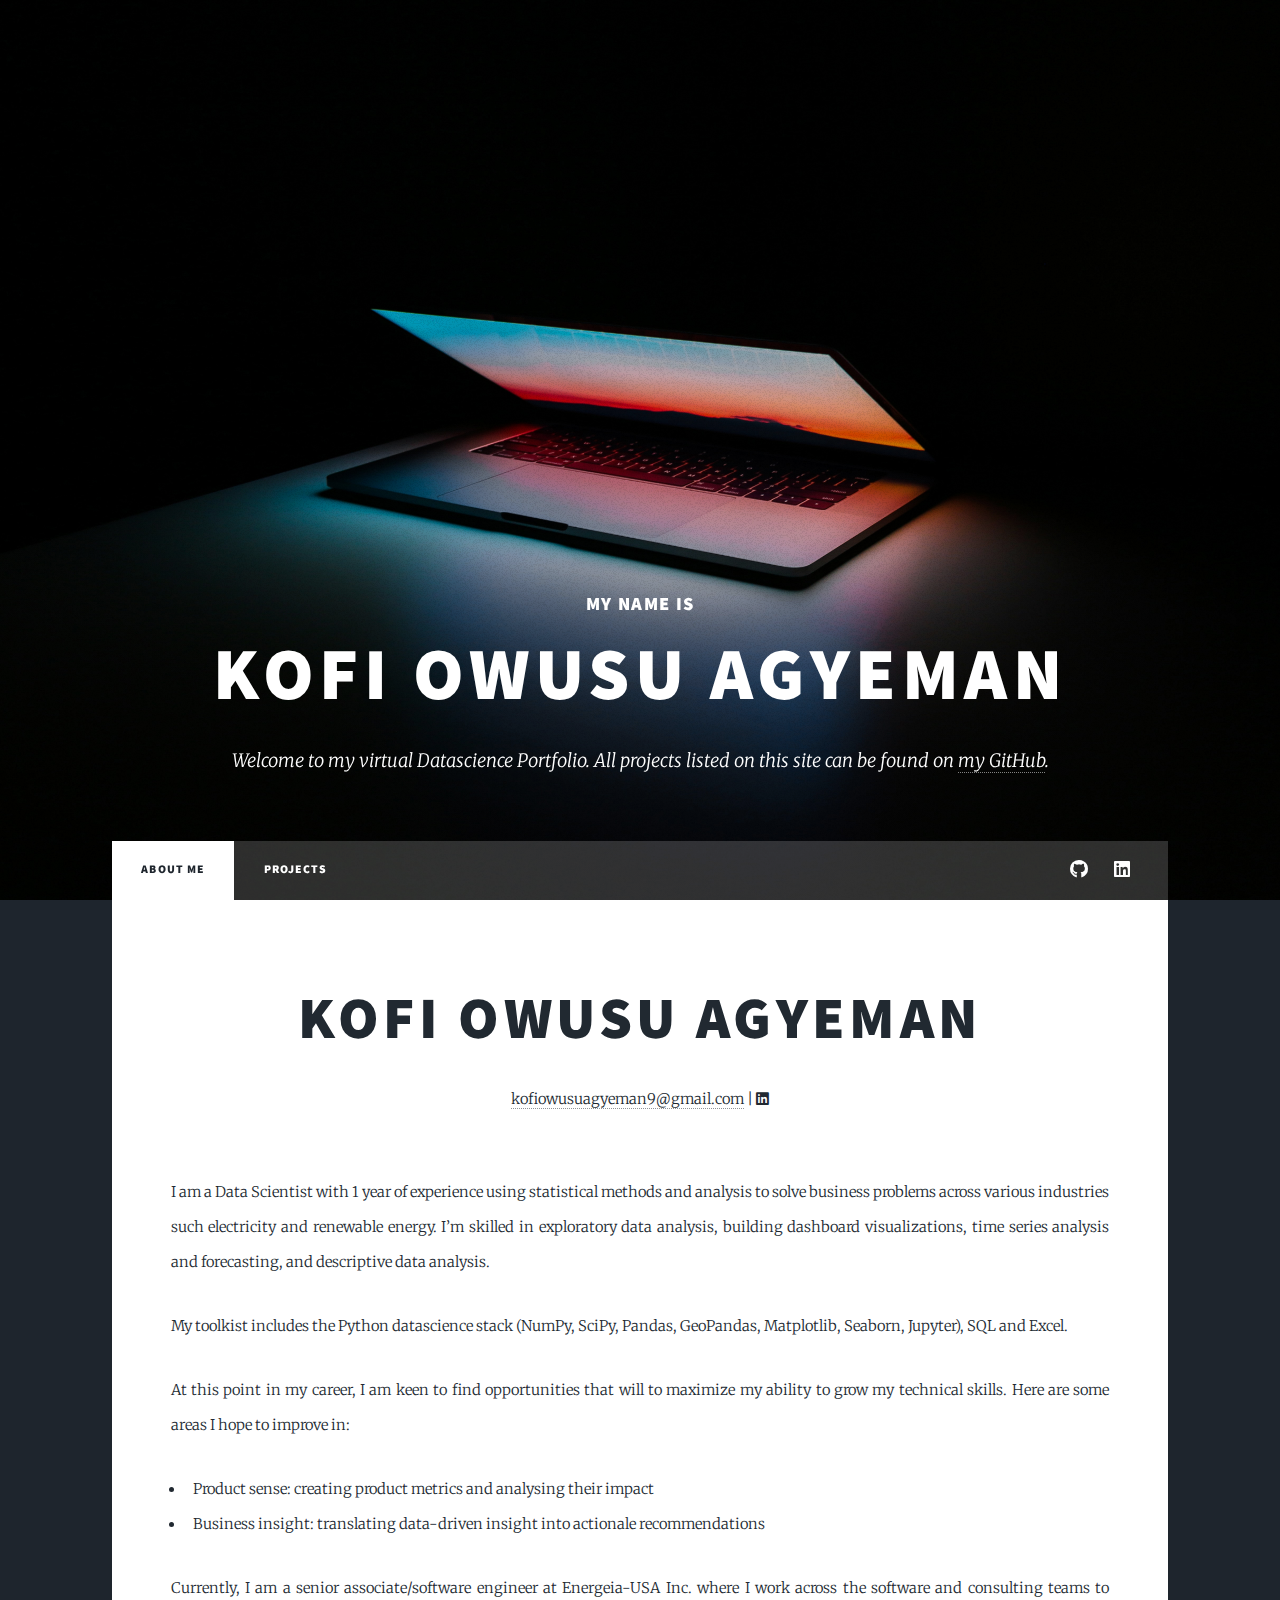
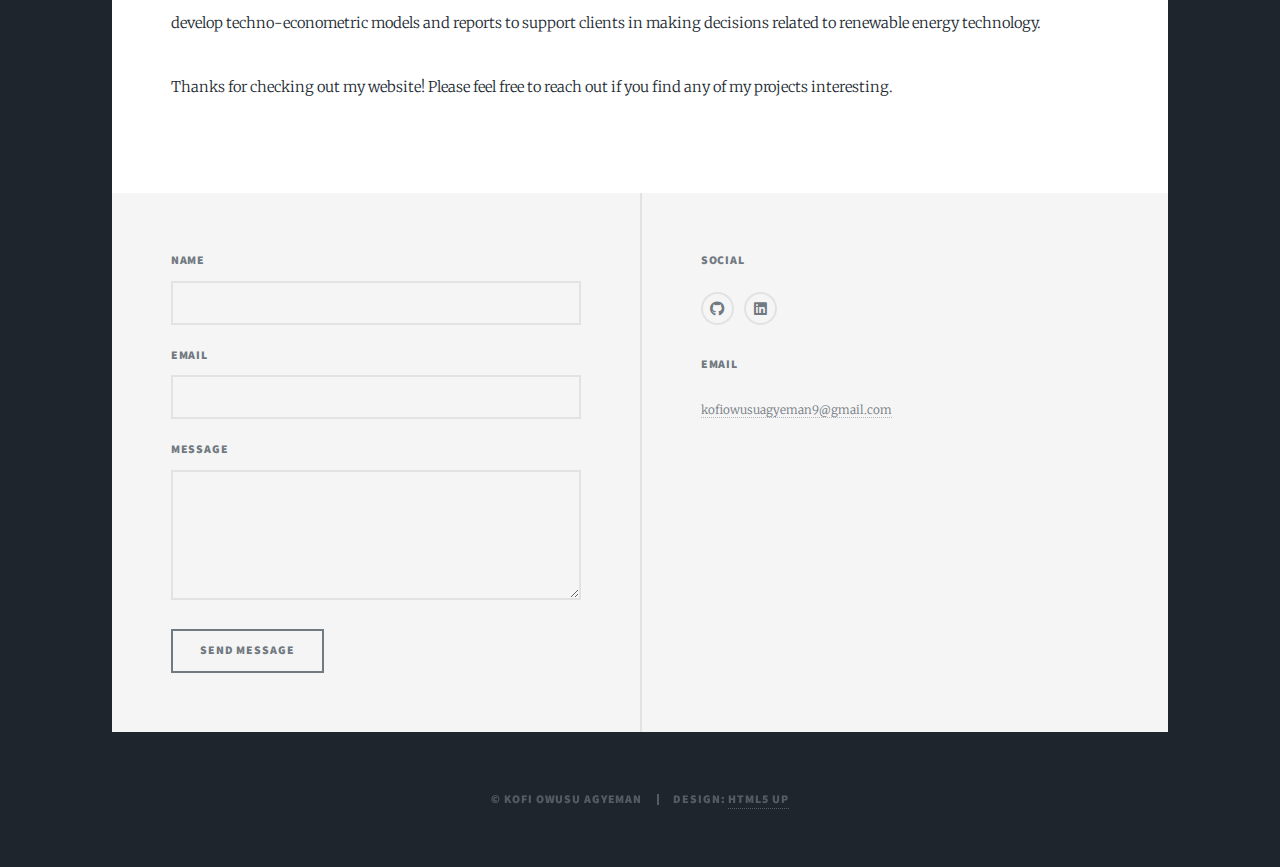
==== commit 05a37f3c: "Add files via upload" ====
--- a/index.html
+++ b/index.html
@@ -6,7 +6,7 @@
 -->
 <html>
 	<head>
-		<title>Kofi Owusu Agyeman - Virtual Portfolio</title>
+		<title>About Me</title>
 		<meta charset="utf-8" />
 		<meta name="viewport" content="width=device-width, initial-scale=1, user-scalable=no" />
 		<link rel="stylesheet" href="assets/css/main.css" />
@@ -15,18 +15,25 @@
 	<body class="is-preload">
 
 		<!-- Wrapper -->
-			<div id="wrapper" class="fade-in">
+			<div id="wrapper">
 
-				<!-- Header -->
-					<header id="header">
-						<a href="index.html" class="logo">Projects</a>
-					</header>
+				<!-- Intro -->
+                <div id="intro">
+                    <h3>My name is</h3>
+                    <h1>Kofi Owusu Agyeman</h1>
+                    <p>Welcome to my virtual Datascience Portfolio. All projects listed on this site can be found on <a href="https://github.com/kowusuagy">my GitHub</a>.</p>
+                </div>
+
+            <!-- Header -->
+                <header id="header">
+                    <a href="index.html" class="logo">Kofi Owusu Agyeman</a>
+                </header>
 
 				<!-- Nav -->
 					<nav id="nav">
-						<ul class="links">
-							<li><a href="about.html">About Me</a></li>
-							<li class="active"><a href="index.html">Projects</a></li>
+                        <ul class="links">
+                            <li class="active"><a href="index.html">About Me</a></li>
+                            <li><a href="projects.html">Projects</a></li>
 						</ul>
 						<ul class="icons">
 							<li><a href="https://github.com/kowusuagy" target="_blank" class="icon brands alt fa-github"><span class="label">GitHub</span></a></li>
@@ -35,140 +42,94 @@
 					</nav>
 
 				<!-- Main -->
-					<div id="main">
+                <div id="main">
 
-						<!-- Featured Post -->
-							<header class="major">
-								<h1>Data Science</h1>
-								<p>All projects listed on this page can be found on my <a href="https://github.com/kowusuagy">GitHub</a>.</p>
-							</header>
+                    <!-- Post -->
+                        <section class="post">
+                            <header class="major">
+                                <h2>Kofi Owusu Agyeman</h2>
+                                <span><a href="mailto:kofiowusuagyeman9@gmail.com">kofiowusuagyeman9@gmail.com</a></span>
+                                <span> | </span>
+                                <span><a href="https://www.linkedin.com/in/kofiowusuagyeman" target="_blank" class="icon brands alt fa-linkedin"><span class="label">LinkedIn</span></a></span>
+                            </header>
+                            <p>I am a Data Scientist with 1 year of experience using statistical methods and analysis 
+                                to solve business problems across various industries such electricity and renewable energy. 
+                                I’m skilled in exploratory data analysis, building dashboard visualizations, time series analysis 
+                                and forecasting, and descriptive data analysis.
+                            </p>
+                            <p>
+                                My toolkist includes the Python datascience stack (NumPy, SciPy, Pandas, GeoPandas, Matplotlib, 
+                                Seaborn, Jupyter), SQL and Excel.
+                            </p>
+                            <p>
+                                At this point in my career, I am keen to find opportunities that will to maximize my ability to grow 
+                                my technical skills. Here are some areas I hope to improve in:
+                                <ul>
+                                    <li>Product sense: creating product metrics and analysing their impact</li>
+                                    <li>Business insight: translating data-driven insight into actionale recommendations</li>
+                                </ul>
+                            </p>
+                            <p>
+                                Currently, I am a senior associate/software engineer at Energeia-USA Inc. where I work across the software 
+                                and consulting teams to develop techno-econometric models and reports to support clients in making decisions 
+                                related to renewable energy technology.
+                            </p>
+                            <p>
+                                Thanks for checking out my website! Please feel free to reach out if you find any of my projects interesting.
+                            </p>
+                        </section>
 
-						<!-- Posts -->
-							<section class="posts">
-								<article>
-									<header>
-										<h2>Fandango<br />
-											Movie Ratings Analysis</h2>
-									</header>
-									<img src="images/fandango.png" alt="While the median is the same for both distributions, 
-										the mean and mode are higher in 2015 (approximately. 5% and 11% respectively relative to 2016." class="image fit"/>
-									<p>
-										In October 2015, a data journalist named Walt Hickey analyzed movie ratings data and found strong evidence 
-										to suggest that Fandango's rating system was biased and dishonest. He published his findings in 
-										<a href="https://fivethirtyeight.com/features/fandango-movies-ratings/" target="_blank">this article.</a>
-									</p>
-									<p>
-										In this project, I used sample statistics and kernel density plots to show that Fandango popular movie ratings 
-										have decreased on average by approximately 5% in 2016, a year after Hickey's report.
-									</p>
-									<ul class="actions special">
-										<li><a href="#" class="button">Code</a></li>
-									</ul>
-								</article>
-								<article>
-									<header>
-										<h2>Market Analysis <br />
-											for Targeted Ads</h2>
-									</header>
-									<img src="images/customers.png" alt="US has the largest percentage of new users. India has almost twice as more new users as 
-									Canada does. It is unclear which is the second best country to advertise in." class="image fit"/>
-									<p>
-										In this project, I anlyze customer survey data for an e-learning company to determine the top two markets for targeted advertisement.
-									</p>
-									<p>
-										After performing outlier treatment to obtain a representative sample, I suggest three advertising strategies based on the findings from my 
-										analysis along with a dashboard for easy interpretation.
-									</p>
-									<ul class="actions special">
-										<li><a href="#" class="button">Code</a></li>
-									</ul>
-								</article>
-								<article>
-									<header>
-										<h2>6/49 Lottery <br />
-											Mobile App Predictions</h2>
-									</header>
-									<img src="images/dylan-nolte-RSsqjpezn6o-unsplash.jpg" alt="Assorted colors of lottery balls" class="image fit"/>
-									<p>
-										The purpose if this project is to contribute to the development of a mobile app that aims to help users better estimate their chances of 
-										winning the <a href="https://en.wikipedia.org/wiki/Lotto_6/49" target="_blank">6/49 Lottery.</a>
-										Using historical data from the <a href="https://www.kaggle.com/datascienceai/lottery-dataset" target="_blank">national 6/49 lottery game in 
-										Canada, </a>I create the logical core of the app and calculate probabilities allowing users to answer questions like:
-									</p>
-									<ul>
-										<li>What is the probability of winning the big prize if we play 40 different tickets (or any other number)?</li>
-										<li>What is the probability of having at least five (or four, or three, or two) winning numbers on a single ticket?</li>
-									</ul>
-									<ul class="actions special">
-										<li><a href="#" class="button">Code</a></li>
-									</ul>
-								</article>
-								<article>
-									<header>
-										<h2>CIA Factbook<br />
-											SQL Analysis</h2>
-									</header>
-									<img src="images/nasa-Q1p7bh3SHj8-unsplash.jpg" alt="Satelite photo of Earth taken from space." class="image fit"/></a>
-									<p>
-										In this project, I use sqlite3 to query data from the <a href="https://www.cia.gov/library/publications/the-world-factbook/" target="_blank">CIA World Factbook </a>
-										for exploratory data analysis.
-									</p>
-									<p>
-										This analysis included investigations to discover patterns and to spot anomalies in the dataset.
-									</p>
-									<ul class="actions special">
-										<li><a href="#" class="button">Code</a></li>
-									</ul>
-								</article>
-							</section>
+                </div>
 
-						<!-- Footer -->
-							<!-- <footer> -->
-								<!-- <div class="pagination"> -->
-									<!--<a href="#" class="previous">Prev</a>-->
-									<!-- <a href="#" class="page active">1</a>
-									<a href="#" class="page">2</a>
-									<a href="#" class="page">3</a>
-									<span class="extra">&hellip;</span>
-									<a href="#" class="page">8</a>
-									<a href="#" class="page">9</a>
-									<a href="#" class="page">10</a>
-									<a href="#" class="next">Next</a> -->
-								<!-- </div> -->
-							<!-- </footer> -->
+            <!-- Footer -->
+                <footer id="footer">
+                    <section>
+                        <form method="post" action="#">
+                            <div class="fields">
+                                <div class="field">
+                                    <label for="name">Name</label>
+                                    <input type="text" name="name" id="name" />
+                                </div>
+                                <div class="field">
+                                    <label for="email">Email</label>
+                                    <input type="text" name="email" id="email" />
+                                </div>
+                                <div class="field">
+                                    <label for="message">Message</label>
+                                    <textarea name="message" id="message" rows="3"></textarea>
+                                </div>
+                            </div>
+                            <ul class="actions">
+                                <li><input type="submit" value="Send Message" /></li>
+                            </ul>
+                        </form>
+                    </section>
+                    <section>
+                        <h3>Social</h3>
+                        <ul class="icons alt">
+                            <li><a href="https://github.com/kowusuagy" target="_blank" class="icon brands alt fa-github"><span class="label">GitHub</span></a></li>
+                            <li><a href="https://www.linkedin.com/in/kofiowusuagyeman" target="_blank" class="icon brands alt fa-linkedin"><span class="label">LinkedIn</span></a></li>								
+                        </ul>
+                        <h3>Email</h3>
+                        <p><a href="mailto:kofiowusuagyeman9@gmail.com">kofiowusuagyeman9@gmail.com</a></p>
+                    </section>
+                </footer>
 
-					</div>
+            <!-- Copyright -->
+                <div id="copyright">
+                    <ul><li>&copy; Kofi Owusu Agyeman</li><li>Design: <a href="https://html5up.net">HTML5 UP</a></li></ul>
+                </div>
 
-				<!-- Footer -->
-					<footer id="footer">
-							<section>
-								<h3>Social</h3>
-								<ul class="icons alt">
-									<li><a href="https://github.com/kowusuagy" target="_blank" class="icon brands alt fa-github"><span class="label">GitHub</span></a></li>
-									<li><a href="https://www.linkedin.com/in/kofiowusuagyeman" target="_blank" class="icon brands alt fa-linkedin"><span class="label">LinkedIn</span></a></li>								
-								</ul>
-							</section>
-							<section>
-								<h3>Email</h3>
-								<p><a href="mailto:kofiowusuagyeman9@gmail.com">kofiowusuagyeman9@gmail.com</a></p>
-							</section>
-					</footer>
+        </div>
 
-				<!-- Copyright -->
-					<div id="copyright">
-						<ul><li>&copy; Kofi Owusu Agyeman</li><li>Design: <a href="https://html5up.net">HTML5 UP</a></li></ul>
-					</div>
+    <!-- Scripts -->
+        <script src="assets/js/jquery.min.js"></script>
+        <script src="assets/js/jquery.scrollex.min.js"></script>
+        <script src="assets/js/jquery.scrolly.min.js"></script>
+        <script src="assets/js/browser.min.js"></script>
+        <script src="assets/js/breakpoints.min.js"></script>
+        <script src="assets/js/util.js"></script>
+        <script src="assets/js/main.js"></script>
 
-			</div>
-
-		<!-- Scripts -->
-			<script src="assets/js/jquery.min.js"></script>
-			<script src="assets/js/jquery.scrollex.min.js"></script>
-			<script src="assets/js/jquery.scrolly.min.js"></script>
-			<script src="assets/js/browser.min.js"></script>
-			<script src="assets/js/breakpoints.min.js"></script>
-			<script src="assets/js/util.js"></script>
-			<script src="assets/js/main.js"></script>
-
-	</body>
+</body>
 </html>